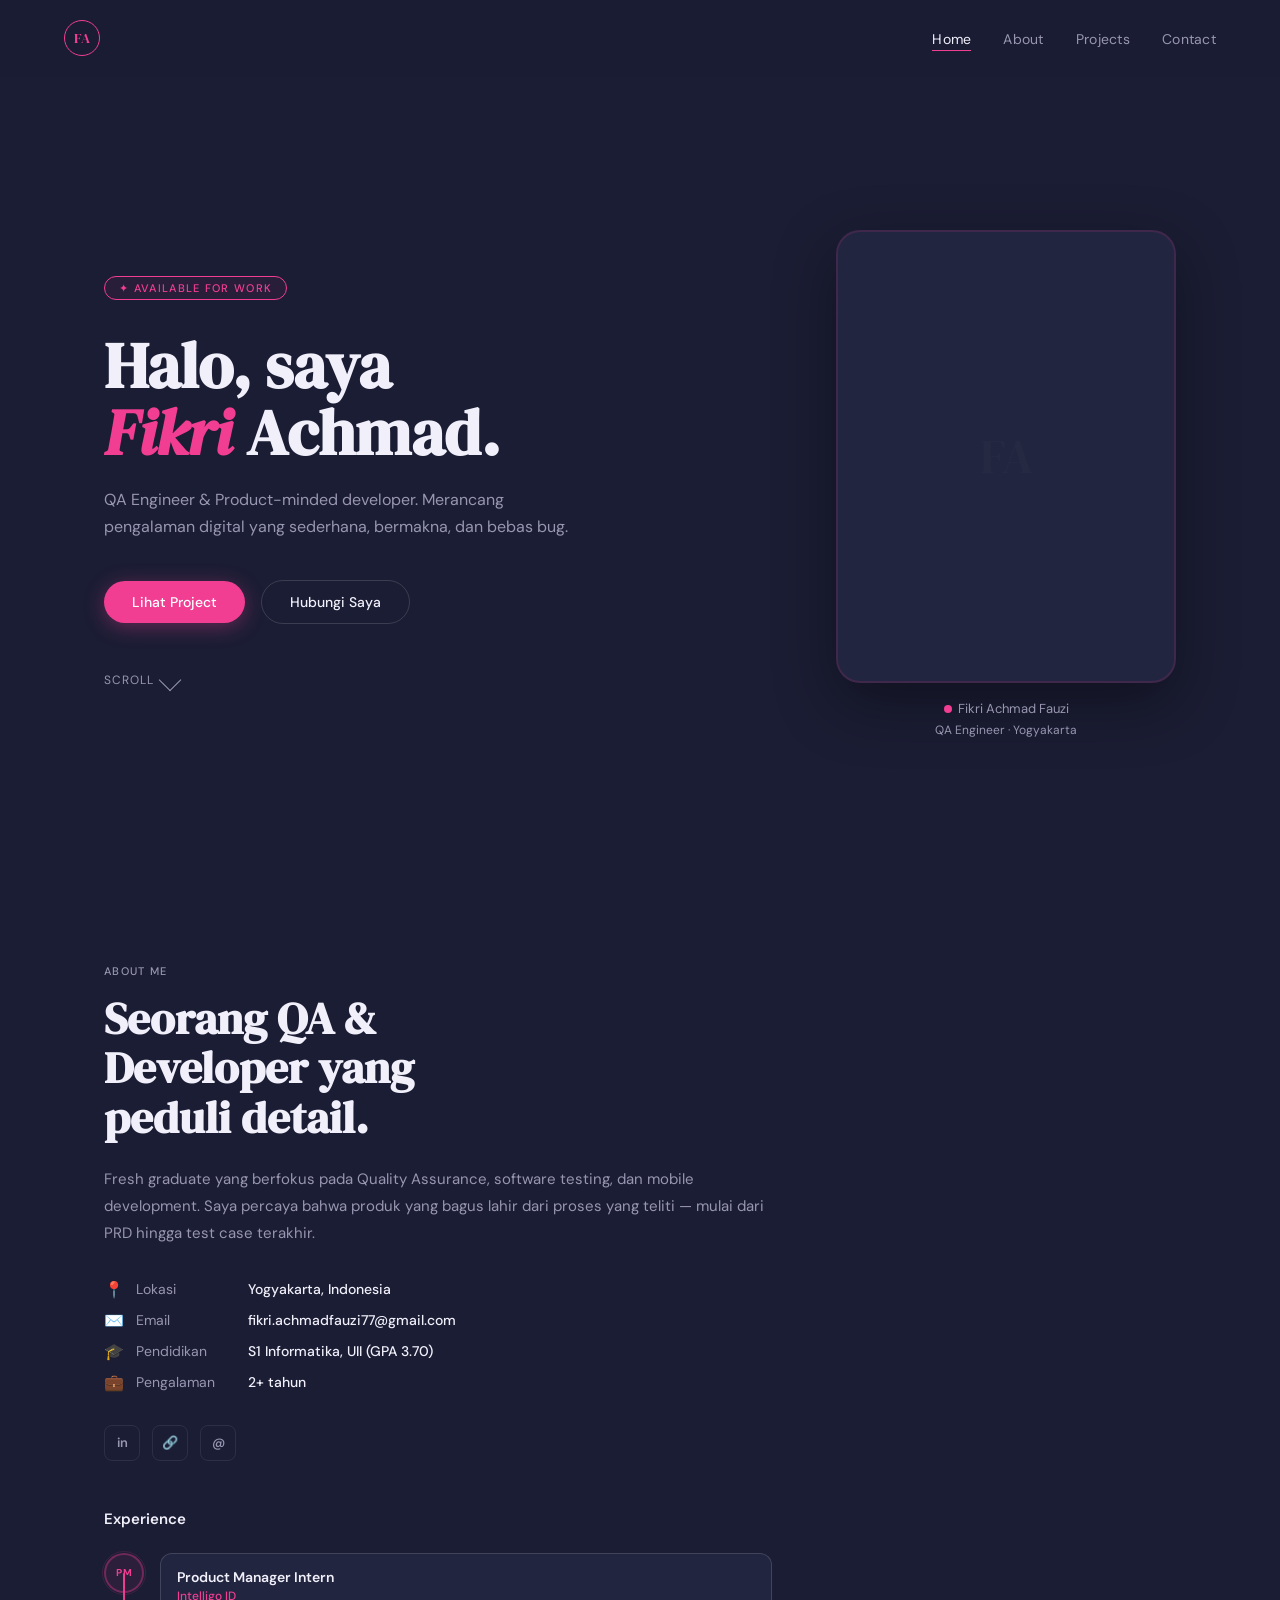
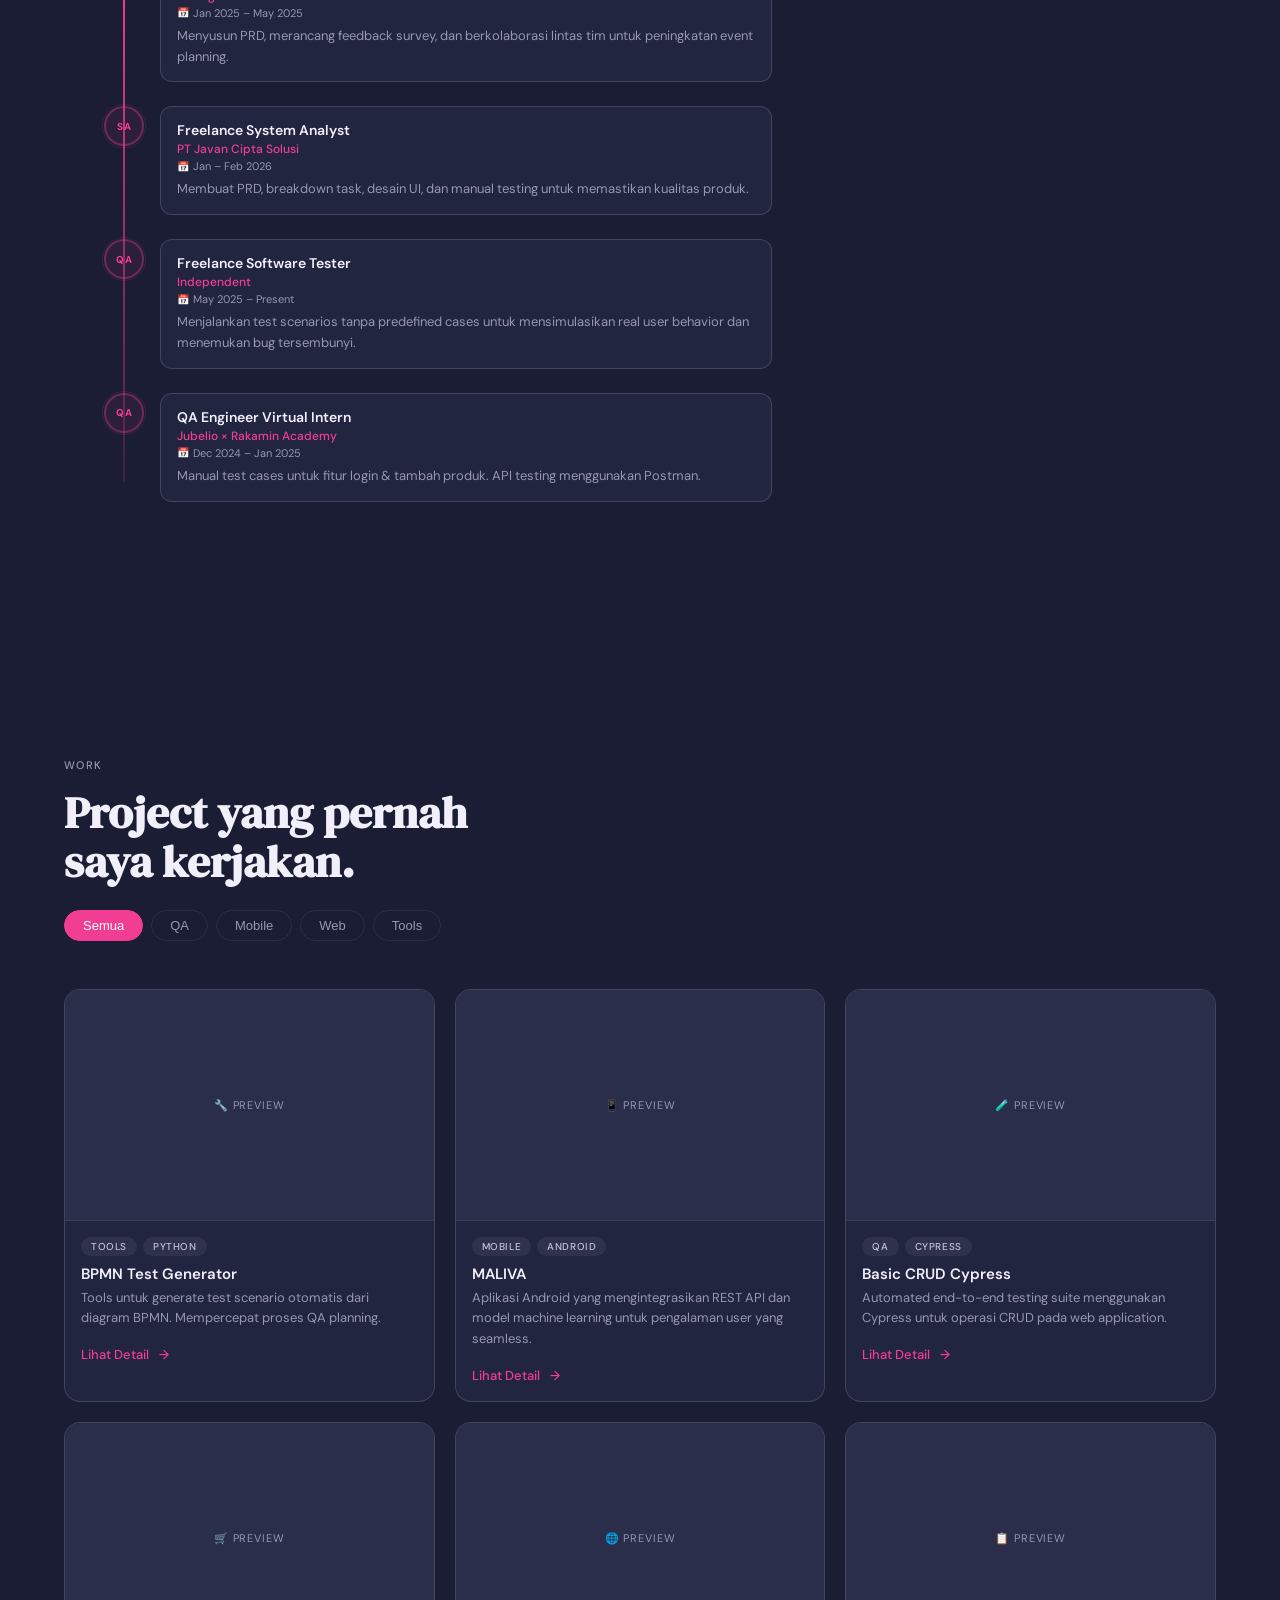
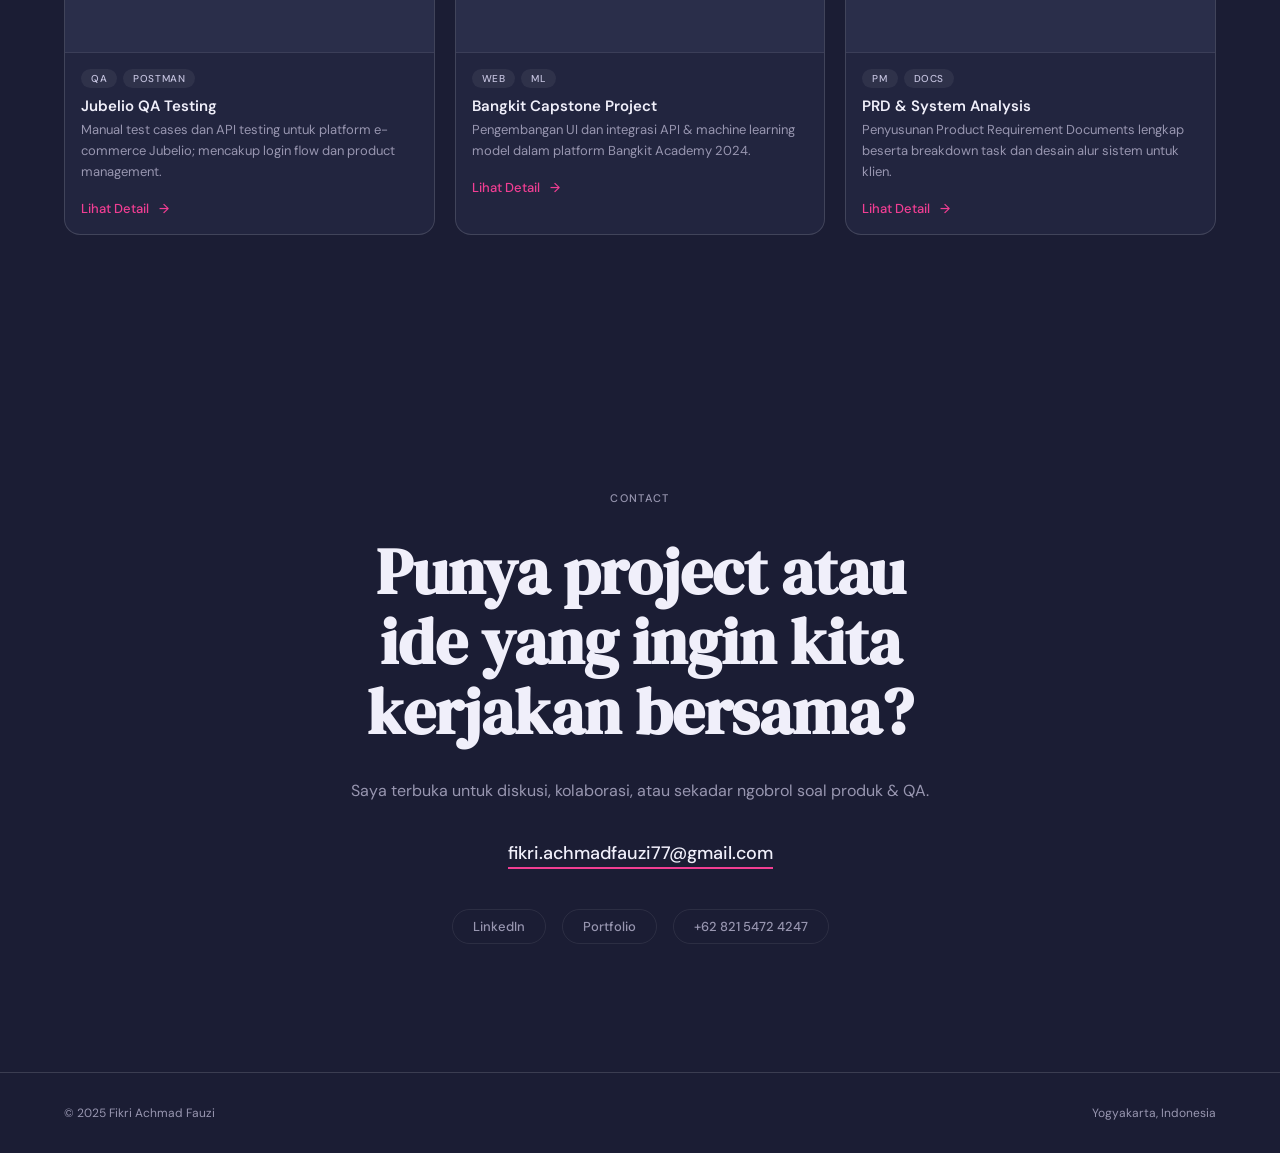
==== portfolio.html @ 667530c7 "first commit" ====
<!DOCTYPE html>
<html lang="id">
<head>
<meta charset="UTF-8"/>
<meta name="viewport" content="width=device-width, initial-scale=1.0"/>
<title>Fikri Achmad Fauzi — Portfolio</title>
<link rel="preconnect" href="https://fonts.googleapis.com"/>
<link rel="preconnect" href="https://fonts.gstatic.com" crossorigin/>
<link href="https://fonts.googleapis.com/css2?family=DM+Serif+Display:ital@0;1&family=DM+Sans:wght@300;400;500;600&display=swap" rel="stylesheet"/>
<style>
  *,*::before,*::after{box-sizing:border-box;margin:0;padding:0}
  :root{
    --bg:#1B1D34;
    --bg2:#22253F;
    --bg3:#2A2E4A;
    --primary:#1B1D34;
    --pink:#F13E93;
    --text:#F0EFFA;
    --muted:#9896B0;
    --accent:#F13E93;
    --border:rgba(255,255,255,0.08);
    --border2:rgba(255,255,255,0.14);
    --tag-bg:rgba(255,255,255,0.06);
    --tag-text:#C4C2DE;
    --serif:'DM Serif Display',serif;
    --sans:'DM Sans',sans-serif;
  }
  html{scroll-behavior:smooth;font-size:16px}
  body{font-family:var(--sans);background:var(--bg);color:var(--text);overflow-x:hidden}

  /* NAV */
  nav{
    position:fixed;top:0;left:0;right:0;z-index:100;
    display:flex;align-items:center;justify-content:space-between;
    padding:1.25rem 4rem;
    background:rgba(27,29,52,0.92);
    backdrop-filter:blur(12px);
    border-bottom:1px solid transparent;
    transition:border-color 0.3s;
  }
  nav.scrolled{border-color:var(--border)}
  .nav-logo{
    width:36px;height:36px;border-radius:50%;
    border:1.5px solid var(--pink);
    display:flex;align-items:center;justify-content:center;
    font-family:var(--serif);font-size:14px;color:var(--pink);
    text-decoration:none;
  }
  .nav-links{display:flex;gap:2rem;list-style:none}
  .nav-links a{
    font-size:14px;font-weight:400;color:var(--muted);
    text-decoration:none;letter-spacing:0.02em;
    transition:color 0.2s;position:relative;
  }
  .nav-links a::after{
    content:'';position:absolute;bottom:-3px;left:0;right:0;height:1px;
    background:var(--pink);transform:scaleX(0);transform-origin:left;
    transition:transform 0.2s;
  }
  .nav-links a:hover,.nav-links a.active{color:var(--text)}
  .nav-links a:hover::after,.nav-links a.active::after{transform:scaleX(1)}

  /* SECTIONS */
  section{min-height:100vh;display:flex;flex-direction:column;justify-content:center}

  /* ── MAIN LAYOUT WRAPPER ── */
  #main-wrapper{
    display:grid;
    grid-template-columns:1fr 340px;
    gap:4rem;
    align-items:start;
    padding:0 4rem;
    max-width:1200px;
    margin:0 auto;
    width:100%;
  }
  #main-content{display:flex;flex-direction:column}

  /* ── STICKY PHOTO ── */
  #sticky-photo{
    position:sticky;
    top:90px;
    height:calc(100vh - 110px);
    display:flex;flex-direction:column;
    align-items:center;justify-content:center;
    gap:16px;
  }
  .sticky-frame{
    width:100%;
    /* start as tall portrait card */
    aspect-ratio:3/4;
    background:var(--bg2);
    border:2px solid var(--border2);
    /* border-radius morphs via JS */
    border-radius:24px;
    display:flex;align-items:center;justify-content:center;
    font-family:var(--serif);font-size:60px;color:rgba(255,255,255,0.12);
    overflow:hidden;
    box-shadow:0 20px 60px rgba(0,0,0,0.4);
    transition:border-color 0.4s, border-radius 0s;
    will-change:border-radius, width, aspect-ratio;
  }
  .sticky-caption{font-size:13px;color:var(--muted);text-align:center;line-height:1.6;transition:opacity 0.4s}
  .sticky-dot{
    width:8px;height:8px;border-radius:50%;
    background:var(--pink);
    display:inline-block;margin-right:6px;
    animation:pulse 2s infinite;
  }
  @keyframes pulse{0%,100%{opacity:1;transform:scale(1)}50%{opacity:0.5;transform:scale(0.7)}}

  /* ── HOME ── */
  #home{
    padding:8rem 0 4rem;
    min-height:100vh;
    display:flex;flex-direction:column;justify-content:center;
  }
  .home-tag{
    display:inline-block;
    font-size:11px;letter-spacing:0.12em;font-weight:500;
    color:var(--pink);text-transform:uppercase;
    border:1px solid var(--pink);border-radius:100px;
    padding:4px 14px;margin-bottom:2rem;
    background:rgba(241,62,147,0.06);
  }
  .home-title{
    font-family:var(--serif);
    font-size:clamp(3rem,5vw,4.5rem);
    line-height:1.05;
    color:var(--text);
    margin-bottom:1.25rem;
  }
  .home-title em{font-style:italic;color:var(--pink)}
  .home-sub{
    font-size:16px;line-height:1.7;color:var(--muted);
    max-width:480px;margin-bottom:2.5rem;
  }
  .btn-primary{
    display:inline-block;
    background:var(--pink);color:#fff;
    font-family:var(--sans);font-size:14px;font-weight:500;
    padding:12px 28px;border-radius:100px;
    text-decoration:none;border:none;cursor:pointer;
    transition:background 0.2s,transform 0.15s,box-shadow 0.2s;
    box-shadow:0 4px 20px rgba(241,62,147,0.35);
  }
  .btn-primary:hover{background:#ff5aa3;transform:translateY(-1px);box-shadow:0 6px 28px rgba(241,62,147,0.5)}
  .btn-outline{
    display:inline-block;
    background:transparent;color:var(--text);
    font-family:var(--sans);font-size:14px;font-weight:500;
    padding:12px 28px;border-radius:100px;
    border:1.5px solid var(--border2);
    text-decoration:none;cursor:pointer;margin-left:12px;
    transition:border-color 0.2s,color 0.2s,transform 0.15s;
  }
  .btn-outline:hover{border-color:var(--pink);color:var(--pink);transform:translateY(-1px)}

  /* scroll hint — fades out */
  .home-scroll-hint{
    display:flex;align-items:center;gap:8px;margin-top:3rem;
    color:var(--muted);font-size:12px;letter-spacing:0.08em;text-transform:uppercase;
    animation:bounce 2s infinite;
    transition:opacity 0.5s, transform 0.5s;
  }
  .home-scroll-hint.hidden{opacity:0;transform:translateY(10px);pointer-events:none}
  .scroll-arrow{width:16px;height:16px;border-right:1.5px solid var(--muted);border-bottom:1.5px solid var(--muted);transform:rotate(45deg)}
  @keyframes bounce{0%,100%{transform:translateY(0)}50%{transform:translateY(5px)}}

  /* ── ABOUT ── */
  #about{
    padding:4rem 0 8rem;
    min-height:100vh;
    display:flex;flex-direction:column;justify-content:center;
  }
  .section-label{
    font-size:11px;letter-spacing:0.12em;font-weight:500;
    color:var(--muted);text-transform:uppercase;margin-bottom:1rem;
  }
  .section-title{
    font-family:var(--serif);font-size:clamp(2rem,3.5vw,2.8rem);
    line-height:1.1;margin-bottom:1.5rem;
  }
  .about-bio{font-size:15px;line-height:1.8;color:var(--muted);margin-bottom:2rem}
  .about-meta{display:flex;flex-direction:column;gap:10px;margin-bottom:2rem}
  .meta-row{display:flex;align-items:center;gap:12px;font-size:14px}
  .meta-icon{font-size:16px;width:20px;text-align:center;color:var(--muted)}
  .meta-label{color:var(--muted);min-width:100px}
  .meta-val{color:var(--text);font-weight:500}
  .social-links{display:flex;gap:12px;margin-bottom:2.5rem}
  .social-btn{
    width:36px;height:36px;border-radius:8px;
    border:1.5px solid var(--border);
    display:flex;align-items:center;justify-content:center;
    color:var(--muted);font-size:13px;font-weight:600;
    text-decoration:none;transition:all 0.2s;
  }
  .social-btn:hover{border-color:var(--pink);color:var(--pink)}

  /* ── EXPERIENCE TIMELINE (LinkedIn style) ── */
  .exp-section{margin-top:3rem}
  .exp-title{font-size:15px;font-weight:600;margin-bottom:1.5rem;color:var(--text)}

  .exp-timeline{
    display:flex;
    flex-direction:column;
    position:relative;
    padding-left:0;
  }

  /* vertical line */
  .exp-timeline::before{
    content:'';
    position:absolute;
    left:19px; /* center of the 40px icon */
    top:20px;
    bottom:20px;
    width:2px;
    background:linear-gradient(to bottom, var(--pink) 0%, rgba(241,62,147,0.15) 100%);
    border-radius:2px;
  }

  .exp-item{
    display:flex;
    gap:16px;
    align-items:flex-start;
    position:relative;
    padding-bottom:24px;
  }
  .exp-item:last-child{padding-bottom:0}

  /* dot + icon column */
  .exp-left{
    display:flex;
    flex-direction:column;
    align-items:center;
    flex-shrink:0;
    z-index:1;
  }

  /* outer ring pulse */
  .exp-dot-ring{
    width:40px;height:40px;
    border-radius:50%;
    background:rgba(241,62,147,0.08);
    border:2px solid rgba(241,62,147,0.35);
    display:flex;align-items:center;justify-content:center;
    position:relative;
  }
  .exp-dot-ring::before{
    content:'';
    position:absolute;
    inset:-4px;
    border-radius:50%;
    border:1.5px solid rgba(241,62,147,0.15);
  }
  .exp-abbr{
    font-size:10px;font-weight:700;color:var(--pink);letter-spacing:0.05em;
  }

  /* card body */
  .exp-card-body{
    background:var(--bg2);border:1px solid var(--border2);border-radius:12px;
    padding:14px 16px;flex:1;
    transition:border-color 0.2s, transform 0.2s;
  }
  .exp-card-body:hover{border-color:rgba(241,62,147,0.4);transform:translateX(3px)}

  .exp-role{font-size:14px;font-weight:600;color:var(--text);margin-bottom:2px}
  .exp-company{font-size:12px;color:var(--pink);font-weight:500;margin-bottom:2px}
  .exp-period{font-size:11px;color:var(--muted);margin-bottom:6px;display:flex;align-items:center;gap:4px}
  .exp-period::before{content:'📅';font-size:10px}
  .exp-desc{font-size:13px;line-height:1.6;color:var(--muted)}

  /* ── PROJECTS ── */
  #projects{padding:8rem 4rem;min-height:100vh}
  .projects-header{margin-bottom:3rem}
  .filter-bar{display:flex;gap:8px;flex-wrap:wrap;margin-top:1.5rem}
  .filter-btn{
    font-size:13px;font-weight:500;
    padding:7px 18px;border-radius:100px;
    border:1.5px solid var(--border);background:transparent;
    color:var(--muted);cursor:pointer;transition:all 0.2s;
  }
  .filter-btn:hover,.filter-btn.active{
    background:var(--pink);color:#fff;border-color:var(--pink);
  }
  .projects-grid{
    display:grid;grid-template-columns:repeat(3,1fr);gap:20px;
  }
  .project-card{
    background:var(--bg2);border:1px solid var(--border2);border-radius:16px;
    overflow:hidden;cursor:pointer;transition:transform 0.2s,border-color 0.2s,box-shadow 0.2s;
  }
  .project-card:hover{transform:translateY(-4px);border-color:var(--pink);box-shadow:0 8px 30px rgba(241,62,147,0.12)}
  .project-thumb{
    width:100%;aspect-ratio:16/10;
    background:var(--bg3);
    display:flex;align-items:center;justify-content:center;
    font-size:11px;color:var(--muted);letter-spacing:0.08em;text-transform:uppercase;
    border-bottom:1px solid var(--border);
  }
  .project-info{padding:16px}
  .project-tags{display:flex;gap:6px;margin-bottom:8px;flex-wrap:wrap}
  .tag{
    font-size:10px;font-weight:500;letter-spacing:0.06em;text-transform:uppercase;
    background:var(--tag-bg);color:var(--tag-text);
    padding:3px 10px;border-radius:100px;
  }
  .project-name{font-size:15px;font-weight:600;color:var(--text);margin-bottom:4px}
  .project-desc{font-size:13px;line-height:1.6;color:var(--muted);margin-bottom:14px}
  .project-link{
    font-size:13px;font-weight:500;color:var(--pink);
    display:inline-flex;align-items:center;gap:6px;
    text-decoration:none;background:none;border:none;cursor:pointer;
    font-family:var(--sans);padding:0;
  }
  .project-link-arrow{display:inline-block;transition:transform 0.2s;margin-left:4px}
  .project-card:hover .project-link-arrow{transform:translateX(4px)}

  /* ── PROJECT DETAIL OVERLAY ── */
  #detail-overlay{
    display:none;
    position:fixed;inset:0;z-index:200;
    background:rgba(10,10,20,0.75);
    backdrop-filter:blur(8px);
    align-items:flex-end;
    justify-content:center;
    padding:0;
  }
  #detail-overlay.open{display:flex}
  .detail-panel{
    background:var(--bg2);width:100%;max-height:90vh;
    border-radius:24px 24px 0 0;border-top:1px solid var(--border2);
    overflow-y:auto;padding:3rem 4rem;
    animation:slideUp 0.35s cubic-bezier(0.16,1,0.3,1);
  }
  @keyframes slideUp{from{transform:translateY(100%)}to{transform:translateY(0)}}
  .detail-back{
    display:inline-flex;align-items:center;gap:6px;
    font-size:14px;color:var(--muted);cursor:pointer;
    background:none;border:none;font-family:var(--sans);
    margin-bottom:2rem;transition:color 0.2s;
  }
  .detail-back:hover{color:var(--text)}
  .detail-grid{display:grid;grid-template-columns:1fr 1fr;gap:4rem;align-items:start}
  .detail-images{display:flex;flex-direction:column;gap:12px}
  .detail-img{
    width:100%;aspect-ratio:16/10;
    background:var(--bg3);border:1px solid var(--border2);border-radius:12px;
    display:flex;align-items:center;justify-content:center;
    font-size:11px;color:var(--muted);letter-spacing:0.06em;text-transform:uppercase;
  }
  .detail-thumbs{display:grid;grid-template-columns:repeat(3,1fr);gap:8px}
  .detail-thumb{
    aspect-ratio:16/10;background:var(--bg3);border:1px solid var(--border2);border-radius:8px;
    display:flex;align-items:center;justify-content:center;
    font-size:10px;color:var(--muted);cursor:pointer;
  }
  .detail-title{font-family:var(--serif);font-size:2rem;margin-bottom:2rem;color:var(--text)}
  .detail-block{margin-bottom:1.5rem}
  .detail-block-header{display:flex;align-items:center;gap:10px;margin-bottom:6px}
  .detail-icon{font-size:20px}
  .detail-block-title{font-size:14px;font-weight:600;color:var(--text)}
  .detail-block-text{font-size:14px;line-height:1.7;color:var(--muted);padding-left:30px}
  .detail-stack{margin-top:2rem;padding-top:1.5rem;border-top:1px solid var(--border2)}
  .stack-label{font-size:12px;font-weight:500;letter-spacing:0.08em;text-transform:uppercase;color:var(--muted);margin-bottom:10px}
  .stack-tags{display:flex;gap:8px;flex-wrap:wrap}
  .stack-tag{
    font-size:12px;font-weight:500;
    background:var(--bg3);color:var(--tag-text);
    border:1px solid var(--border2);border-radius:8px;
    padding:5px 14px;
  }

  /* ── CONTACT ── */
  #contact{
    padding:8rem 4rem;min-height:60vh;
    display:flex;flex-direction:column;justify-content:center;align-items:center;
    text-align:center;
  }
  .contact-big{
    font-family:var(--serif);font-size:clamp(2.5rem,5vw,4rem);
    line-height:1.1;max-width:560px;margin:1rem auto 2rem;
  }
  .contact-sub{font-size:16px;color:var(--muted);margin-bottom:2.5rem}
  .contact-email{
    display:inline-block;
    font-size:18px;font-weight:500;color:var(--text);
    border-bottom:2px solid var(--pink);padding-bottom:2px;
    text-decoration:none;margin-bottom:2.5rem;
    transition:color 0.2s;
  }
  .contact-email:hover{color:var(--pink)}
  .contact-socials{display:flex;gap:16px;justify-content:center}
  .contact-social{
    font-size:13px;font-weight:500;color:var(--muted);
    text-decoration:none;border:1.5px solid var(--border);
    border-radius:100px;padding:8px 20px;
    transition:all 0.2s;
  }
  .contact-social:hover{border-color:var(--pink);color:var(--pink)}

  /* FOOTER */
  footer{
    padding:2rem 4rem;border-top:1px solid var(--border2);
    display:flex;align-items:center;justify-content:space-between;
    font-size:12px;color:var(--muted);
  }

  /* SCROLL ANIMATIONS */
  .reveal{opacity:0;transform:translateY(28px);transition:opacity 0.6s ease,transform 0.6s ease}
  .reveal.visible{opacity:1;transform:translateY(0)}

  @media(max-width:900px){
    nav{padding:1rem 1.5rem}
    #main-wrapper{grid-template-columns:1fr;padding:0 1.5rem}
    #sticky-photo{display:none}
    #home{padding:7rem 0 3rem}
    #about{padding:3rem 0 5rem}
    #projects{padding:5rem 1.5rem}
    .projects-grid{grid-template-columns:repeat(2,1fr)}
    #contact{padding:5rem 1.5rem}
    footer{flex-direction:column;gap:8px;text-align:center}
    .detail-grid{grid-template-columns:1fr}
    .detail-panel{padding:2rem 1.5rem}
  }
</style>
</head>
<body>

<!-- NAV -->
<nav id="navbar">
  <a href="#home" class="nav-logo">FA</a>
  <ul class="nav-links">
    <li><a href="#home" class="active">Home</a></li>
    <li><a href="#about">About</a></li>
    <li><a href="#projects">Projects</a></li>
    <li><a href="#contact">Contact</a></li>
  </ul>
</nav>

<!-- MAIN WRAPPER -->
<div id="main-wrapper">
  <div id="main-content">

    <!-- 1. HOME -->
    <section id="home">
      <div class="reveal">
        <span class="home-tag">✦ Available for work</span>
        <h1 class="home-title">Halo, saya<br><em>Fikri</em> Achmad.</h1>
        <p class="home-sub">QA Engineer & Product-minded developer. Merancang pengalaman digital yang sederhana, bermakna, dan bebas bug.</p>
        <div>
          <a href="#projects" class="btn-primary">Lihat Project</a>
          <a href="#contact" class="btn-outline">Hubungi Saya</a>
        </div>
        <div class="home-scroll-hint" id="scrollHint">
          <span>scroll</span>
          <div class="scroll-arrow"></div>
        </div>
      </div>
    </section>

    <!-- 2. ABOUT -->
    <section id="about">
      <div class="about-left">
        <p class="section-label reveal">About me</p>
        <h2 class="section-title reveal">Seorang QA &<br>Developer yang<br>peduli detail.</h2>
        <p class="about-bio reveal">Fresh graduate yang berfokus pada Quality Assurance, software testing, dan mobile development. Saya percaya bahwa produk yang bagus lahir dari proses yang teliti — mulai dari PRD hingga test case terakhir.</p>

        <div class="about-meta reveal">
          <div class="meta-row">
            <span class="meta-icon">📍</span>
            <span class="meta-label">Lokasi</span>
            <span class="meta-val">Yogyakarta, Indonesia</span>
          </div>
          <div class="meta-row">
            <span class="meta-icon">✉️</span>
            <span class="meta-label">Email</span>
            <span class="meta-val">fikri.achmadfauzi77@gmail.com</span>
          </div>
          <div class="meta-row">
            <span class="meta-icon">🎓</span>
            <span class="meta-label">Pendidikan</span>
            <span class="meta-val">S1 Informatika, UII (GPA 3.70)</span>
          </div>
          <div class="meta-row">
            <span class="meta-icon">💼</span>
            <span class="meta-label">Pengalaman</span>
            <span class="meta-val">2+ tahun</span>
          </div>
        </div>

        <div class="social-links reveal">
          <a href="https://www.linkedin.com/in/fikri-achmad-fauzi" target="_blank" class="social-btn" title="LinkedIn">in</a>
          <a href="https://s.id/Project-Portfolio" target="_blank" class="social-btn" title="Portfolio">🔗</a>
          <a href="mailto:fikri.achmadfauzi77@gmail.com" class="social-btn" title="Email">@</a>
        </div>

        <!-- EXPERIENCE TIMELINE -->
        <div class="exp-section">
          <p class="exp-title reveal">Experience</p>
          <div class="exp-timeline">

            <div class="exp-item reveal">
              <div class="exp-left">
                <div class="exp-dot-ring"><span class="exp-abbr">PM</span></div>
              </div>
              <div class="exp-card-body">
                <div class="exp-role">Product Manager Intern</div>
                <div class="exp-company">Intelligo ID</div>
                <div class="exp-period">Jan 2025 – May 2025</div>
                <div class="exp-desc">Menyusun PRD, merancang feedback survey, dan berkolaborasi lintas tim untuk peningkatan event planning.</div>
              </div>
            </div>

            <div class="exp-item reveal">
              <div class="exp-left">
                <div class="exp-dot-ring"><span class="exp-abbr">SA</span></div>
              </div>
              <div class="exp-card-body">
                <div class="exp-role">Freelance System Analyst</div>
                <div class="exp-company">PT Javan Cipta Solusi</div>
                <div class="exp-period">Jan – Feb 2026</div>
                <div class="exp-desc">Membuat PRD, breakdown task, desain UI, dan manual testing untuk memastikan kualitas produk.</div>
              </div>
            </div>

            <div class="exp-item reveal">
              <div class="exp-left">
                <div class="exp-dot-ring"><span class="exp-abbr">QA</span></div>
              </div>
              <div class="exp-card-body">
                <div class="exp-role">Freelance Software Tester</div>
                <div class="exp-company">Independent</div>
                <div class="exp-period">May 2025 – Present</div>
                <div class="exp-desc">Menjalankan test scenarios tanpa predefined cases untuk mensimulasikan real user behavior dan menemukan bug tersembunyi.</div>
              </div>
            </div>

            <div class="exp-item reveal">
              <div class="exp-left">
                <div class="exp-dot-ring"><span class="exp-abbr">QA</span></div>
              </div>
              <div class="exp-card-body">
                <div class="exp-role">QA Engineer Virtual Intern</div>
                <div class="exp-company">Jubelio × Rakamin Academy</div>
                <div class="exp-period">Dec 2024 – Jan 2025</div>
                <div class="exp-desc">Manual test cases untuk fitur login & tambah produk. API testing menggunakan Postman.</div>
              </div>
            </div>

          </div>
        </div>
      </div>
    </section>

  </div><!-- /main-content -->

  <!-- STICKY PHOTO COLUMN -->
  <div id="sticky-photo">
    <div class="sticky-frame" id="stickyFrame">
      <span style="font-size:48px;opacity:0.15">FA</span>
    </div>
    <p class="sticky-caption" id="stickyCaption">
      <span class="sticky-dot"></span>Fikri Achmad Fauzi<br>
      <span style="color:var(--muted);font-size:12px">QA Engineer · Yogyakarta</span>
    </p>
  </div>

</div><!-- /main-wrapper -->

<!-- 3. PROJECTS -->
<section id="projects">
  <div class="projects-header">
    <p class="section-label reveal">Work</p>
    <h2 class="section-title reveal">Project yang pernah<br>saya kerjakan.</h2>
    <div class="filter-bar reveal">
      <button class="filter-btn active" data-filter="all">Semua</button>
      <button class="filter-btn" data-filter="qa">QA</button>
      <button class="filter-btn" data-filter="mobile">Mobile</button>
      <button class="filter-btn" data-filter="web">Web</button>
      <button class="filter-btn" data-filter="tools">Tools</button>
    </div>
  </div>

  <div class="projects-grid" id="projects-grid">

    <div class="project-card reveal" data-cat="tools" data-project="bpmn">
      <div class="project-thumb">🔧 Preview</div>
      <div class="project-info">
        <div class="project-tags"><span class="tag">Tools</span><span class="tag">Python</span></div>
        <div class="project-name">BPMN Test Generator</div>
        <div class="project-desc">Tools untuk generate test scenario otomatis dari diagram BPMN. Mempercepat proses QA planning.</div>
        <button class="project-link" onclick="openDetail('bpmn')">Lihat Detail <span class="project-link-arrow">→</span></button>
      </div>
    </div>

    <div class="project-card reveal" data-cat="mobile" data-project="maliva" style="transition-delay:0.05s">
      <div class="project-thumb">📱 Preview</div>
      <div class="project-info">
        <div class="project-tags"><span class="tag">Mobile</span><span class="tag">Android</span></div>
        <div class="project-name">MALIVA</div>
        <div class="project-desc">Aplikasi Android yang mengintegrasikan REST API dan model machine learning untuk pengalaman user yang seamless.</div>
        <button class="project-link" onclick="openDetail('maliva')">Lihat Detail <span class="project-link-arrow">→</span></button>
      </div>
    </div>

    <div class="project-card reveal" data-cat="qa" data-project="cypress" style="transition-delay:0.1s">
      <div class="project-thumb">🧪 Preview</div>
      <div class="project-info">
        <div class="project-tags"><span class="tag">QA</span><span class="tag">Cypress</span></div>
        <div class="project-name">Basic CRUD Cypress</div>
        <div class="project-desc">Automated end-to-end testing suite menggunakan Cypress untuk operasi CRUD pada web application.</div>
        <button class="project-link" onclick="openDetail('cypress')">Lihat Detail <span class="project-link-arrow">→</span></button>
      </div>
    </div>

    <div class="project-card reveal" data-cat="qa" data-project="jubelio">
      <div class="project-thumb">🛒 Preview</div>
      <div class="project-info">
        <div class="project-tags"><span class="tag">QA</span><span class="tag">Postman</span></div>
        <div class="project-name">Jubelio QA Testing</div>
        <div class="project-desc">Manual test cases dan API testing untuk platform e-commerce Jubelio; mencakup login flow dan product management.</div>
        <button class="project-link" onclick="openDetail('jubelio')">Lihat Detail <span class="project-link-arrow">→</span></button>
      </div>
    </div>

    <div class="project-card reveal" data-cat="web" data-project="bangkit" style="transition-delay:0.05s">
      <div class="project-thumb">🌐 Preview</div>
      <div class="project-info">
        <div class="project-tags"><span class="tag">Web</span><span class="tag">ML</span></div>
        <div class="project-name">Bangkit Capstone Project</div>
        <div class="project-desc">Pengembangan UI dan integrasi API & machine learning model dalam platform Bangkit Academy 2024.</div>
        <button class="project-link" onclick="openDetail('bangkit')">Lihat Detail <span class="project-link-arrow">→</span></button>
      </div>
    </div>

    <div class="project-card reveal" data-cat="tools" data-project="prd" style="transition-delay:0.1s">
      <div class="project-thumb">📋 Preview</div>
      <div class="project-info">
        <div class="project-tags"><span class="tag">PM</span><span class="tag">Docs</span></div>
        <div class="project-name">PRD & System Analysis</div>
        <div class="project-desc">Penyusunan Product Requirement Documents lengkap beserta breakdown task dan desain alur sistem untuk klien.</div>
        <button class="project-link" onclick="openDetail('prd')">Lihat Detail <span class="project-link-arrow">→</span></button>
      </div>
    </div>

  </div>
</section>

<!-- PROJECT DETAIL OVERLAY -->
<div id="detail-overlay">
  <div class="detail-panel">
    <button class="detail-back" onclick="closeDetail()">← Kembali ke Projects</button>
    <div class="detail-grid">
      <div class="detail-images">
        <div class="detail-img" id="detail-main-img">Preview Utama</div>
        <div class="detail-thumbs">
          <div class="detail-thumb">Screen 1</div>
          <div class="detail-thumb">Screen 2</div>
          <div class="detail-thumb">Screen 3</div>
        </div>
      </div>
      <div class="detail-right">
        <h2 class="detail-title" id="detail-title">Project Title</h2>

        <div class="detail-block">
          <div class="detail-block-header">
            <span class="detail-icon">❗</span>
            <span class="detail-block-title">Masalah</span>
          </div>
          <p class="detail-block-text" id="detail-problem">—</p>
        </div>

        <div class="detail-block">
          <div class="detail-block-header">
            <span class="detail-icon">💡</span>
            <span class="detail-block-title">Solusi</span>
          </div>
          <p class="detail-block-text" id="detail-solution">—</p>
        </div>

        <div class="detail-block">
          <div class="detail-block-header">
            <span class="detail-icon">👤</span>
            <span class="detail-block-title">Apa yang Saya Lakukan</span>
          </div>
          <p class="detail-block-text" id="detail-role">—</p>
        </div>

        <div class="detail-block">
          <div class="detail-block-header">
            <span class="detail-icon">📈</span>
            <span class="detail-block-title">Impact</span>
          </div>
          <p class="detail-block-text" id="detail-impact">—</p>
        </div>

        <div class="detail-stack">
          <div class="stack-label">Tech Stack</div>
          <div class="stack-tags" id="detail-stack"></div>
        </div>
      </div>
    </div>
  </div>
</div>

<!-- 4. CONTACT -->
<section id="contact">
  <p class="section-label reveal">Contact</p>
  <h2 class="contact-big reveal">Punya project atau ide yang ingin kita kerjakan bersama?</h2>
  <p class="contact-sub reveal">Saya terbuka untuk diskusi, kolaborasi, atau sekadar ngobrol soal produk & QA.</p>
  <a href="mailto:fikri.achmadfauzi77@gmail.com" class="contact-email reveal">fikri.achmadfauzi77@gmail.com</a>
  <div class="contact-socials reveal">
    <a href="https://www.linkedin.com/in/fikri-achmad-fauzi" target="_blank" class="contact-social">LinkedIn</a>
    <a href="https://s.id/Project-Portfolio" target="_blank" class="contact-social">Portfolio</a>
    <a href="tel:+6282154724247" class="contact-social">+62 821 5472 4247</a>
  </div>
</section>

<footer>
  <span>© 2025 Fikri Achmad Fauzi</span>
  <span>Yogyakarta, Indonesia</span>
</footer>

<script>
// ── Project data
const projects = {
  bpmn:{
    title:'BPMN Test Generator',
    problem:'Proses pembuatan test scenario dari diagram BPMN membutuhkan waktu lama dan rentan terhadap miss coverage.',
    solution:'Tool berbasis Python yang mem-parsing BPMN diagram secara otomatis dan menghasilkan test scenario yang terstruktur dan komprehensif.',
    role:'Merancang arsitektur parser, menulis logika ekstraksi node & edge dari BPMN XML, dan mengembangkan template output test scenario.',
    impact:'Mengurangi waktu pembuatan test scenario hingga 60% dan meningkatkan coverage konsistensi antar sesi.',
    stack:['Python','BPMN 2.0','Camunda Modeler','XML Parsing','pytest']
  },
  maliva:{
    title:'MALIVA',
    problem:'Pengguna kesulitan mendapatkan rekomendasi personal yang akurat melalui aplikasi mobile konvensional.',
    solution:'Aplikasi Android yang mengintegrasikan REST API dengan machine learning model untuk memberikan rekomendasi cerdas dan adaptif.',
    role:'Mengembangkan UI/UX aplikasi, integrasi API, dan menghubungkan ML model ke antarmuka pengguna.',
    impact:'Proyek capstone Bangkit Academy 2024 — diterima sebagai produk final dengan feedback positif dari mentor industri.',
    stack:['Android','Kotlin','REST API','Machine Learning','Retrofit']
  },
  cypress:{
    title:'Basic CRUD Cypress',
    problem:'Testing manual pada operasi CRUD membutuhkan waktu berulang dan rentan human error saat regression testing.',
    solution:'Automated end-to-end test suite menggunakan Cypress yang mengcover seluruh skenario CRUD secara konsisten dan repeatable.',
    role:'Merancang test structure, menulis test scripts, dan menyiapkan test data serta environment setup.',
    impact:'Waktu regression testing berkurang signifikan; bug terdeteksi lebih awal di siklus development.',
    stack:['Cypress','JavaScript','E2E Testing','Mocha','CI/CD']
  },
  jubelio:{
    title:'Jubelio QA Testing',
    problem:'Platform e-commerce Jubelio memerlukan validasi menyeluruh pada fitur-fitur kritis seperti login dan manajemen produk.',
    solution:'Penyusunan manual test cases yang komprehensif dan API testing menggunakan Postman untuk memvalidasi backend endpoint.',
    role:'Membuat test plan, menulis manual test cases, mengeksekusi API testing, dan membuat bug report yang terstruktur.',
    impact:'Mengidentifikasi dan mendokumentasikan bug kritis sebelum production release; meningkatkan kepercayaan tim QA.',
    stack:['Postman','API Testing','Manual Testing','Jubelio Platform','Test Case Design']
  },
  bangkit:{
    title:'Bangkit Capstone Project',
    problem:'Dibutuhkan platform yang menggabungkan UI modern dengan kemampuan AI untuk memenuhi kebutuhan pengguna secara real-time.',
    solution:'Aplikasi terintegrasi dengan desain UI yang clean dan pipeline ML yang teroptimasi untuk memberikan pengalaman user terbaik.',
    role:'Bertanggung jawab atas pengembangan UI, integrasi API, dan optimasi performa model ML di sisi client.',
    impact:'Berhasil lulus program Bangkit Academy 2024 dengan capstone project yang siap dipresentasikan ke industri.',
    stack:['Android','TensorFlow Lite','REST API','Figma','Kotlin']
  },
  prd:{
    title:'PRD & System Analysis',
    problem:'Tim development memerlukan dokumentasi yang jelas dan terstruktur sebagai panduan pengembangan produk dari awal hingga selesai.',
    solution:'Penyusunan PRD lengkap mencakup user story, acceptance criteria, task breakdown, dan flow diagram untuk memandu tim development.',
    role:'Membuat PRD, breakdown task, desain UI wireframe, dan menyusun manual test cases untuk validasi kualitas produk.',
    impact:'PRD yang dihasilkan menjadi acuan utama tim development dan memperlancar komunikasi antara stakeholder dan engineer.',
    stack:['Figma','Notion','Trello','Manual Testing','BPMN 2.0']
  }
};

// ── Detail modal
function openDetail(key){
  const p = projects[key];
  if(!p) return;
  document.getElementById('detail-title').textContent = p.title;
  document.getElementById('detail-problem').textContent = p.problem;
  document.getElementById('detail-solution').textContent = p.solution;
  document.getElementById('detail-role').textContent = p.role;
  document.getElementById('detail-impact').textContent = p.impact;
  document.getElementById('detail-stack').innerHTML = p.stack.map(s=>`<span class="stack-tag">${s}</span>`).join('');
  document.getElementById('detail-overlay').classList.add('open');
  document.body.style.overflow='hidden';
}
function closeDetail(){
  document.getElementById('detail-overlay').classList.remove('open');
  document.body.style.overflow='';
}
document.getElementById('detail-overlay').addEventListener('click',function(e){
  if(e.target===this) closeDetail();
});

// clicking card anywhere also opens detail
document.querySelectorAll('.project-card').forEach(card=>{
  card.addEventListener('click', function(){
    const key = this.dataset.project;
    if(key) openDetail(key);
  });
});

// ── Filter
document.querySelectorAll('.filter-btn').forEach(btn=>{
  btn.addEventListener('click',()=>{
    document.querySelectorAll('.filter-btn').forEach(b=>b.classList.remove('active'));
    btn.classList.add('active');
    const f=btn.dataset.filter;
    document.querySelectorAll('.project-card').forEach(card=>{
      card.style.display=(f==='all'||card.dataset.cat===f)?'':'none';
    });
  });
});

// ── Scroll animations (reveal)
const observer = new IntersectionObserver(entries=>{
  entries.forEach(e=>{if(e.isIntersecting) e.target.classList.add('visible')});
},{threshold:0.12});
document.querySelectorAll('.reveal').forEach(el=>observer.observe(el));

// ── Nav scrolled + active
const sections = document.querySelectorAll('section[id]');
const navLinks = document.querySelectorAll('.nav-links a');
const navbar = document.getElementById('navbar');

// ── MORPH: photo frame rect → circle on scroll
const homeSection   = document.getElementById('home');
const aboutSection  = document.getElementById('about');
const stickyFrame   = document.getElementById('stickyFrame');
const scrollHint    = document.getElementById('scrollHint');

function lerp(a, b, t){ return a + (b - a) * t; }

function onScroll(){
  const sy = window.scrollY;

  // nav border
  navbar.classList.toggle('scrolled', sy > 40);

  // active nav link
  let cur='';
  sections.forEach(s=>{ if(sy >= s.offsetTop - 120) cur = s.id; });
  navLinks.forEach(a=>{
    a.classList.toggle('active', a.getAttribute('href') === '#' + cur);
  });

  // ── Scroll hint: hide once user scrolls past 80px
  scrollHint.classList.toggle('hidden', sy > 80);

  // ── Frame morph: calculate progress between home mid and about mid
  const homeTop    = homeSection.offsetTop;
  const homeH      = homeSection.offsetHeight;
  const aboutTop   = aboutSection.offsetTop;
  const aboutH     = aboutSection.offsetHeight;

  // morph starts when home centre exits viewport, ends when about centre enters
  const startY = homeTop + homeH * 0.4;  // begin morphing
  const endY   = aboutTop + aboutH * 0.1; // fully circle

  let t = (sy - startY) / (endY - startY);
  t = Math.max(0, Math.min(1, t));

  // easing
  const ease = t < 0.5 ? 2*t*t : 1 - Math.pow(-2*t+2,2)/2;

  // border-radius: 24px (rect card) → 50% (circle)
  // We interpolate numeric px values; at 50% it will look circular if width≈height
  const radiusPx = lerp(24, 999, ease); // 999px effectively = 50% for any size

  // width: 100% → shrink a bit for circle feel (optional)
  // We keep width 100% and let aspect-ratio do the work; just change border-radius + aspect-ratio
  // aspect-ratio: 3/4 → 1/1
  const arW = lerp(3, 1, ease);
  const arH = lerp(4, 1, ease);

  stickyFrame.style.borderRadius = radiusPx + 'px';
  stickyFrame.style.aspectRatio  = `${arW}/${arH}`;

  // optional: dim border when fully circular
  const borderAlpha = lerp(0.14, 0.6, ease);
  stickyFrame.style.borderColor = `rgba(241,62,147,${borderAlpha})`;
}

window.addEventListener('scroll', onScroll, { passive:true });
onScroll(); // initial call
</script>
</body>
</html>
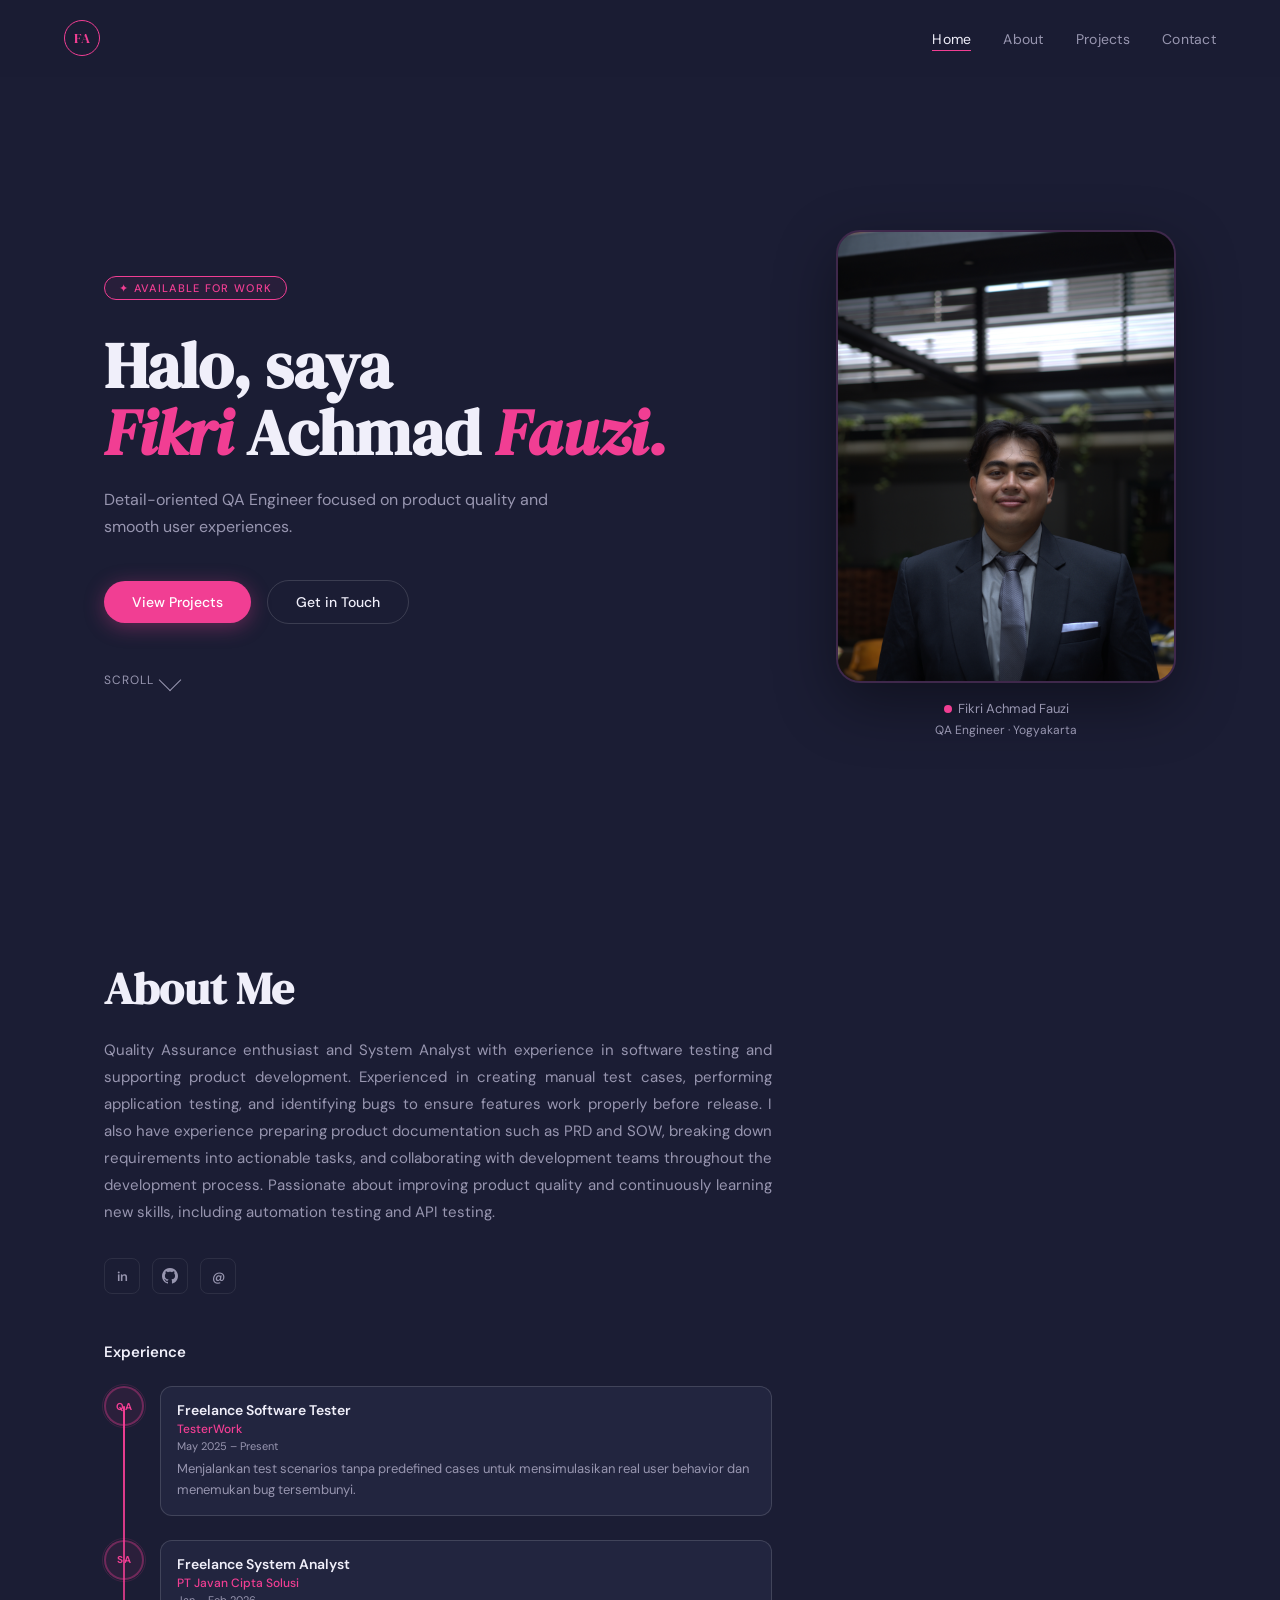
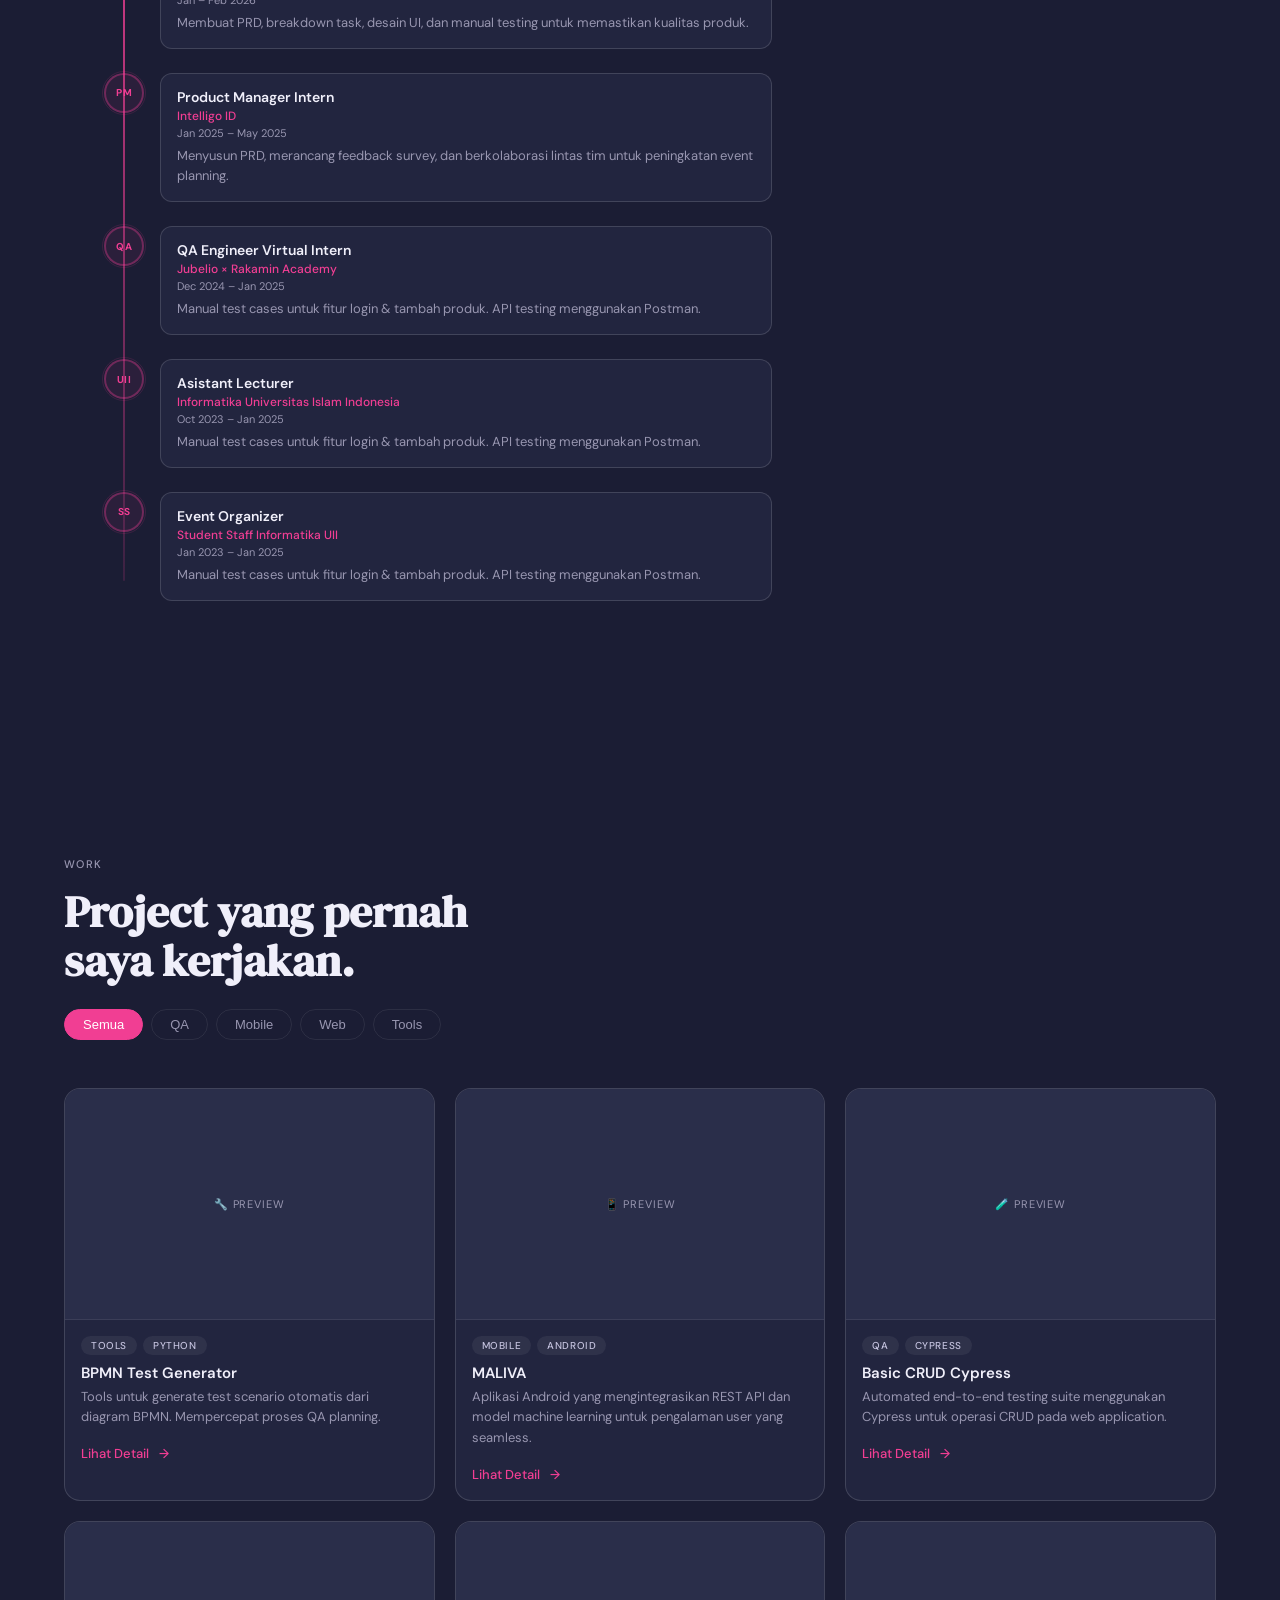
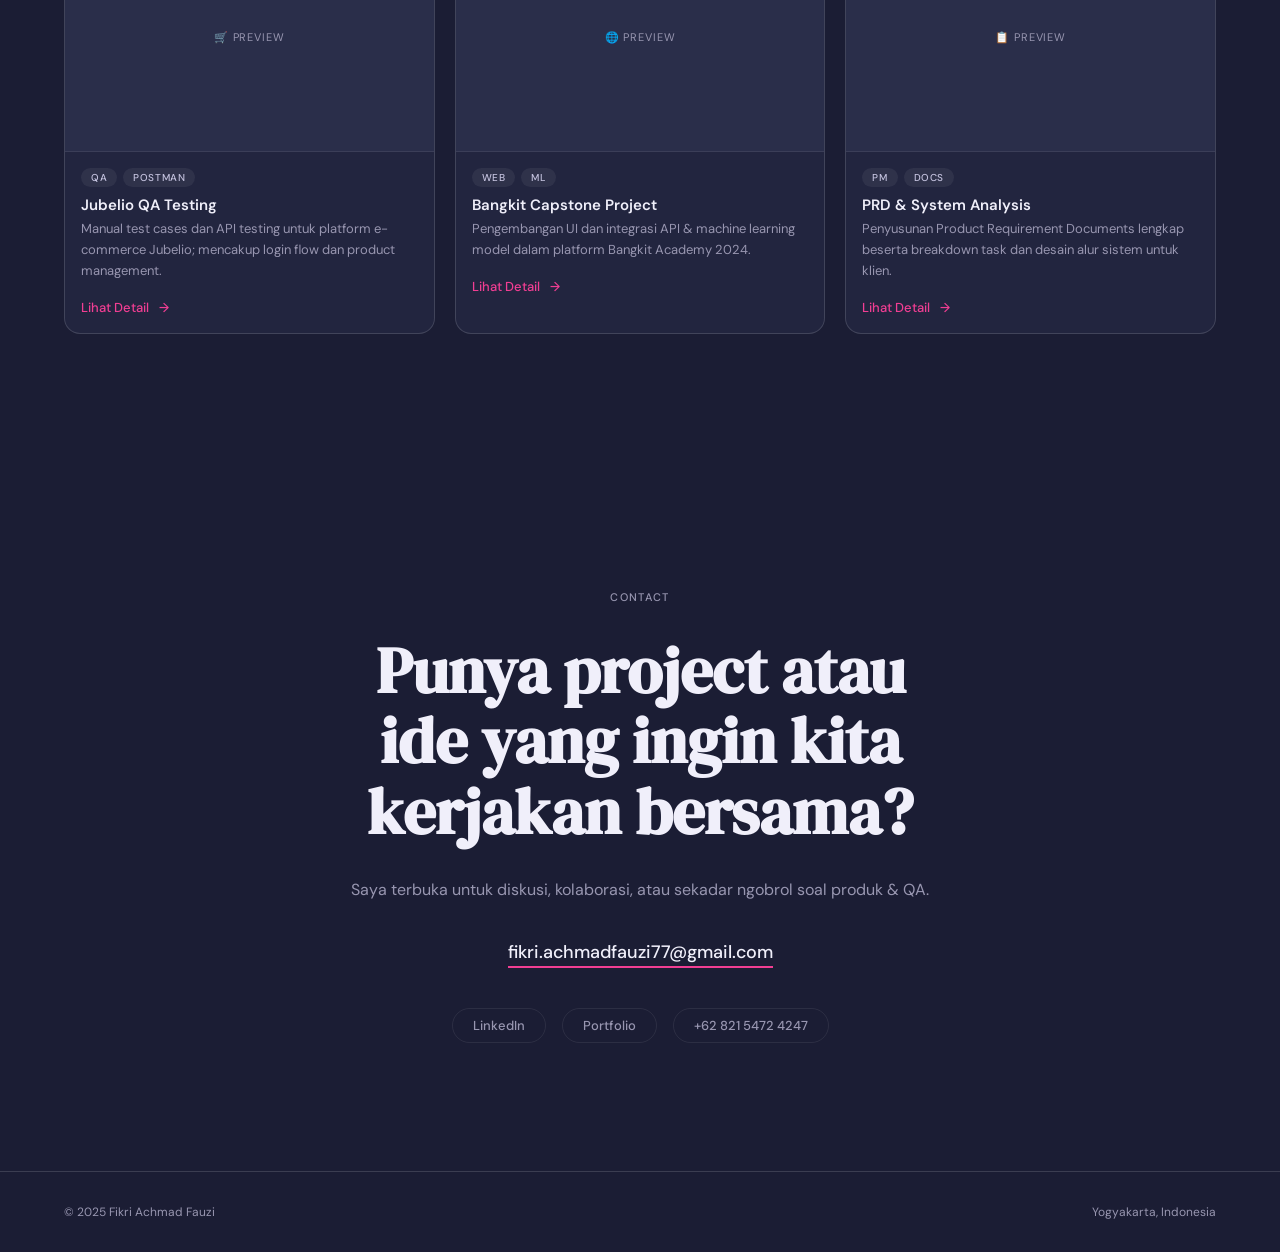
==== commit 8014b181: "fix about and homepage" ====
--- a/portfolio.html
+++ b/portfolio.html
@@ -181,8 +181,7 @@
     font-family:var(--serif);font-size:clamp(2rem,3.5vw,2.8rem);
     line-height:1.1;margin-bottom:1.5rem;
   }
-  .about-bio{font-size:15px;line-height:1.8;color:var(--muted);margin-bottom:2rem}
-  .about-meta{display:flex;flex-direction:column;gap:10px;margin-bottom:2rem}
+  .about-bio{font-size:15px;line-height:1.8;color:var(--muted);margin-bottom:2rem;text-align:justify;hyphens: auto;}
   .meta-row{display:flex;align-items:center;gap:12px;font-size:14px}
   .meta-icon{font-size:16px;width:20px;text-align:center;color:var(--muted)}
   .meta-label{color:var(--muted);min-width:100px}
@@ -269,7 +268,7 @@
   .exp-role{font-size:14px;font-weight:600;color:var(--text);margin-bottom:2px}
   .exp-company{font-size:12px;color:var(--pink);font-weight:500;margin-bottom:2px}
   .exp-period{font-size:11px;color:var(--muted);margin-bottom:6px;display:flex;align-items:center;gap:4px}
-  .exp-period::before{content:'📅';font-size:10px}
+  .exp-period::before{font-size:10px}
   .exp-desc{font-size:13px;line-height:1.6;color:var(--muted)}
 
   /* ── PROJECTS ── */
@@ -448,11 +447,10 @@
     <section id="home">
       <div class="reveal">
         <span class="home-tag">✦ Available for work</span>
-        <h1 class="home-title">Halo, saya<br><em>Fikri</em> Achmad.</h1>
-        <p class="home-sub">QA Engineer & Product-minded developer. Merancang pengalaman digital yang sederhana, bermakna, dan bebas bug.</p>
-        <div>
-          <a href="#projects" class="btn-primary">Lihat Project</a>
-          <a href="#contact" class="btn-outline">Hubungi Saya</a>
+        <h1 class="home-title">Halo, saya<br><em>Fikri</em> Achmad <em>Fauzi.</em> </h1>
+          <p class="home-sub">Detail-oriented QA Engineer focused on product quality and smooth user experiences.</p>        <div>
+          <a href="#projects" class="btn-primary">View Projects</a>
+          <a href="#contact" class="btn-outline">Get in Touch</a>
         </div>
         <div class="home-scroll-hint" id="scrollHint">
           <span>scroll</span>
@@ -464,36 +462,21 @@
     <!-- 2. ABOUT -->
     <section id="about">
       <div class="about-left">
-        <p class="section-label reveal">About me</p>
-        <h2 class="section-title reveal">Seorang QA &<br>Developer yang<br>peduli detail.</h2>
-        <p class="about-bio reveal">Fresh graduate yang berfokus pada Quality Assurance, software testing, dan mobile development. Saya percaya bahwa produk yang bagus lahir dari proses yang teliti — mulai dari PRD hingga test case terakhir.</p>
+        <!-- <p class="section-label reveal">About me</p> -->
+        <h2 class="section-title reveal">About Me</h2>
+  <p class="about-bio reveal">Quality Assurance enthusiast and System Analyst with experience in software testing and supporting product development. Experienced in creating manual test cases, performing application testing, and identifying bugs to ensure features work properly before release. I also have experience preparing product documentation such as PRD and SOW, breaking down requirements into actionable tasks, and collaborating with development teams throughout the development process. Passionate about improving product quality and continuously learning new skills, including automation testing and API testing.</p>
 
         <div class="about-meta reveal">
           <div class="meta-row">
-            <span class="meta-icon">📍</span>
-            <span class="meta-label">Lokasi</span>
-            <span class="meta-val">Yogyakarta, Indonesia</span>
-          </div>
-          <div class="meta-row">
-            <span class="meta-icon">✉️</span>
-            <span class="meta-label">Email</span>
-            <span class="meta-val">fikri.achmadfauzi77@gmail.com</span>
-          </div>
-          <div class="meta-row">
-            <span class="meta-icon">🎓</span>
-            <span class="meta-label">Pendidikan</span>
-            <span class="meta-val">S1 Informatika, UII (GPA 3.70)</span>
-          </div>
-          <div class="meta-row">
-            <span class="meta-icon">💼</span>
-            <span class="meta-label">Pengalaman</span>
-            <span class="meta-val">2+ tahun</span>
+            
           </div>
         </div>
 
         <div class="social-links reveal">
           <a href="https://www.linkedin.com/in/fikri-achmad-fauzi" target="_blank" class="social-btn" title="LinkedIn">in</a>
-          <a href="https://s.id/Project-Portfolio" target="_blank" class="social-btn" title="Portfolio">🔗</a>
+          <a href="https://github.com/Fikriaz" target="_blank" class="social-btn" title="github"><svg xmlns="http://www.w3.org/2000/svg" width="16" height="16" viewBox="0 0 24 24" fill="currentColor">
+    <path d="M12 0C5.37 0 0 5.37 0 12c0 5.3 3.438 9.8 8.205 11.385.6.113.82-.258.82-.577 0-.285-.01-1.04-.015-2.04-3.338.724-4.042-1.61-4.042-1.61-.546-1.385-1.335-1.755-1.335-1.755-1.087-.744.084-.729.084-.729 1.205.084 1.838 1.236 1.838 1.236 1.07 1.835 2.809 1.305 3.495.998.108-.776.417-1.305.76-1.605-2.665-.3-5.466-1.332-5.466-5.93 0-1.31.465-2.38 1.235-3.22-.135-.303-.54-1.523.105-3.176 0 0 1.005-.322 3.3 1.23.96-.267 1.98-.399 3-.405 1.02.006 2.04.138 3 .405 2.28-1.552 3.285-1.23 3.285-1.23.645 1.653.24 2.873.12 3.176.765.84 1.23 1.91 1.23 3.22 0 4.61-2.805 5.625-5.475 5.92.42.36.81 1.096.81 2.22 0 1.606-.015 2.896-.015 3.286 0 .315.21.69.825.57C20.565 21.795 24 17.295 24 12c0-6.63-5.37-12-12-12"/>
+  </svg></a>
           <a href="mailto:fikri.achmadfauzi77@gmail.com" class="social-btn" title="Email">@</a>
         </div>
 
@@ -501,6 +484,33 @@
         <div class="exp-section">
           <p class="exp-title reveal">Experience</p>
           <div class="exp-timeline">
+
+                 
+             <div class="exp-item reveal">
+              <div class="exp-left">
+                <div class="exp-dot-ring"><span class="exp-abbr">QA</span></div>
+              </div>
+              <div class="exp-card-body">
+                <div class="exp-role">Freelance Software Tester</div>
+                <div class="exp-company">TesterWork</div>
+                <div class="exp-period">May 2025 – Present</div>
+                <div class="exp-desc">Menjalankan test scenarios tanpa predefined cases untuk mensimulasikan real user behavior dan menemukan bug tersembunyi.</div>
+              </div>
+            </div>
+
+
+               <div class="exp-item reveal">
+              <div class="exp-left">
+                <div class="exp-dot-ring"><span class="exp-abbr">SA</span></div>
+              </div>
+              <div class="exp-card-body">
+                <div class="exp-role">Freelance System Analyst</div>
+                <div class="exp-company">PT Javan Cipta Solusi</div>
+                <div class="exp-period">Jan – Feb 2026</div>
+                <div class="exp-desc">Membuat PRD, breakdown task, desain UI, dan manual testing untuk memastikan kualitas produk.</div>
+              </div>
+            </div>
+
 
             <div class="exp-item reveal">
               <div class="exp-left">
@@ -513,31 +523,7 @@
                 <div class="exp-desc">Menyusun PRD, merancang feedback survey, dan berkolaborasi lintas tim untuk peningkatan event planning.</div>
               </div>
             </div>
-
-            <div class="exp-item reveal">
-              <div class="exp-left">
-                <div class="exp-dot-ring"><span class="exp-abbr">SA</span></div>
-              </div>
-              <div class="exp-card-body">
-                <div class="exp-role">Freelance System Analyst</div>
-                <div class="exp-company">PT Javan Cipta Solusi</div>
-                <div class="exp-period">Jan – Feb 2026</div>
-                <div class="exp-desc">Membuat PRD, breakdown task, desain UI, dan manual testing untuk memastikan kualitas produk.</div>
-              </div>
-            </div>
-
-            <div class="exp-item reveal">
-              <div class="exp-left">
-                <div class="exp-dot-ring"><span class="exp-abbr">QA</span></div>
-              </div>
-              <div class="exp-card-body">
-                <div class="exp-role">Freelance Software Tester</div>
-                <div class="exp-company">Independent</div>
-                <div class="exp-period">May 2025 – Present</div>
-                <div class="exp-desc">Menjalankan test scenarios tanpa predefined cases untuk mensimulasikan real user behavior dan menemukan bug tersembunyi.</div>
-              </div>
-            </div>
-
+            
             <div class="exp-item reveal">
               <div class="exp-left">
                 <div class="exp-dot-ring"><span class="exp-abbr">QA</span></div>
@@ -550,6 +536,30 @@
               </div>
             </div>
 
+            <div class="exp-item reveal">
+              <div class="exp-left">
+                <div class="exp-dot-ring"><span class="exp-abbr">UII</span></div>
+              </div>
+              <div class="exp-card-body">
+                <div class="exp-role">Asistant Lecturer</div>
+                <div class="exp-company">Informatika Universitas Islam Indonesia</div>
+                <div class="exp-period">Oct 2023 – Jan 2025</div>
+                <div class="exp-desc">Manual test cases untuk fitur login & tambah produk. API testing menggunakan Postman.</div>
+              </div>
+            </div>
+
+             <div class="exp-item reveal">
+              <div class="exp-left">
+                <div class="exp-dot-ring"><span class="exp-abbr">SS</span></div>
+              </div>
+              <div class="exp-card-body">
+                <div class="exp-role">Event Organizer</div>
+                <div class="exp-company">Student Staff Informatika UII</div>
+                <div class="exp-period">Jan 2023 – Jan 2025</div>
+                <div class="exp-desc">Manual test cases untuk fitur login & tambah produk. API testing menggunakan Postman.</div>
+              </div>
+            </div>
+
           </div>
         </div>
       </div>
@@ -560,8 +570,8 @@
   <!-- STICKY PHOTO COLUMN -->
   <div id="sticky-photo">
     <div class="sticky-frame" id="stickyFrame">
-      <span style="font-size:48px;opacity:0.15">FA</span>
-    </div>
+  <img src="images/image_profil.jpg" alt="Fikri" style="width:100%;height:100%;object-fit:cover;object-position:center top;">
+</div>
     <p class="sticky-caption" id="stickyCaption">
       <span class="sticky-dot"></span>Fikri Achmad Fauzi<br>
       <span style="color:var(--muted);font-size:12px">QA Engineer · Yogyakarta</span>
@@ -741,7 +751,7 @@
     solution:'Aplikasi Android yang mengintegrasikan REST API dengan machine learning model untuk memberikan rekomendasi cerdas dan adaptif.',
     role:'Mengembangkan UI/UX aplikasi, integrasi API, dan menghubungkan ML model ke antarmuka pengguna.',
     impact:'Proyek capstone Bangkit Academy 2024 — diterima sebagai produk final dengan feedback positif dari mentor industri.',
-    stack:['Android','Kotlin','REST API','Machine Learning','Retrofit']
+    stack:['Android','Kotlin','REkST API','Machine Learning','Retrofit']
   },
   cypress:{
     title:'Basic CRUD Cypress',
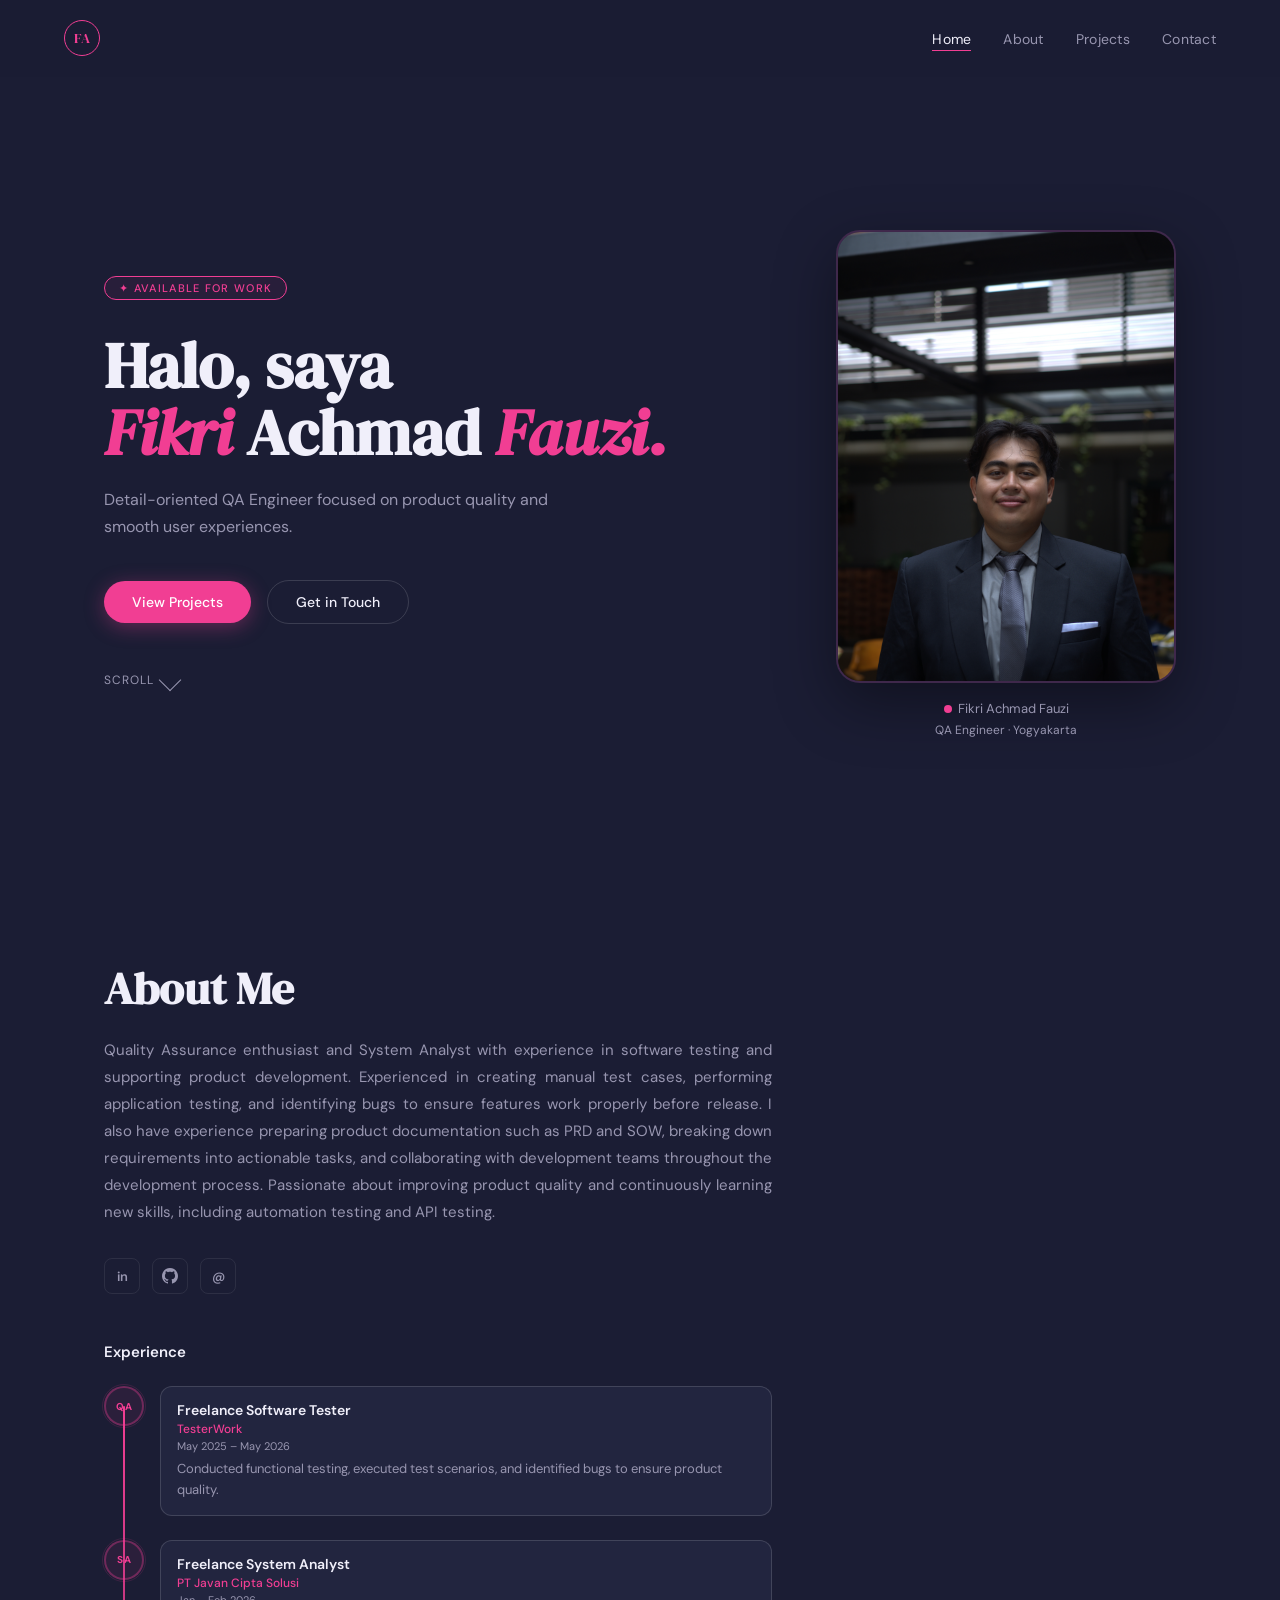
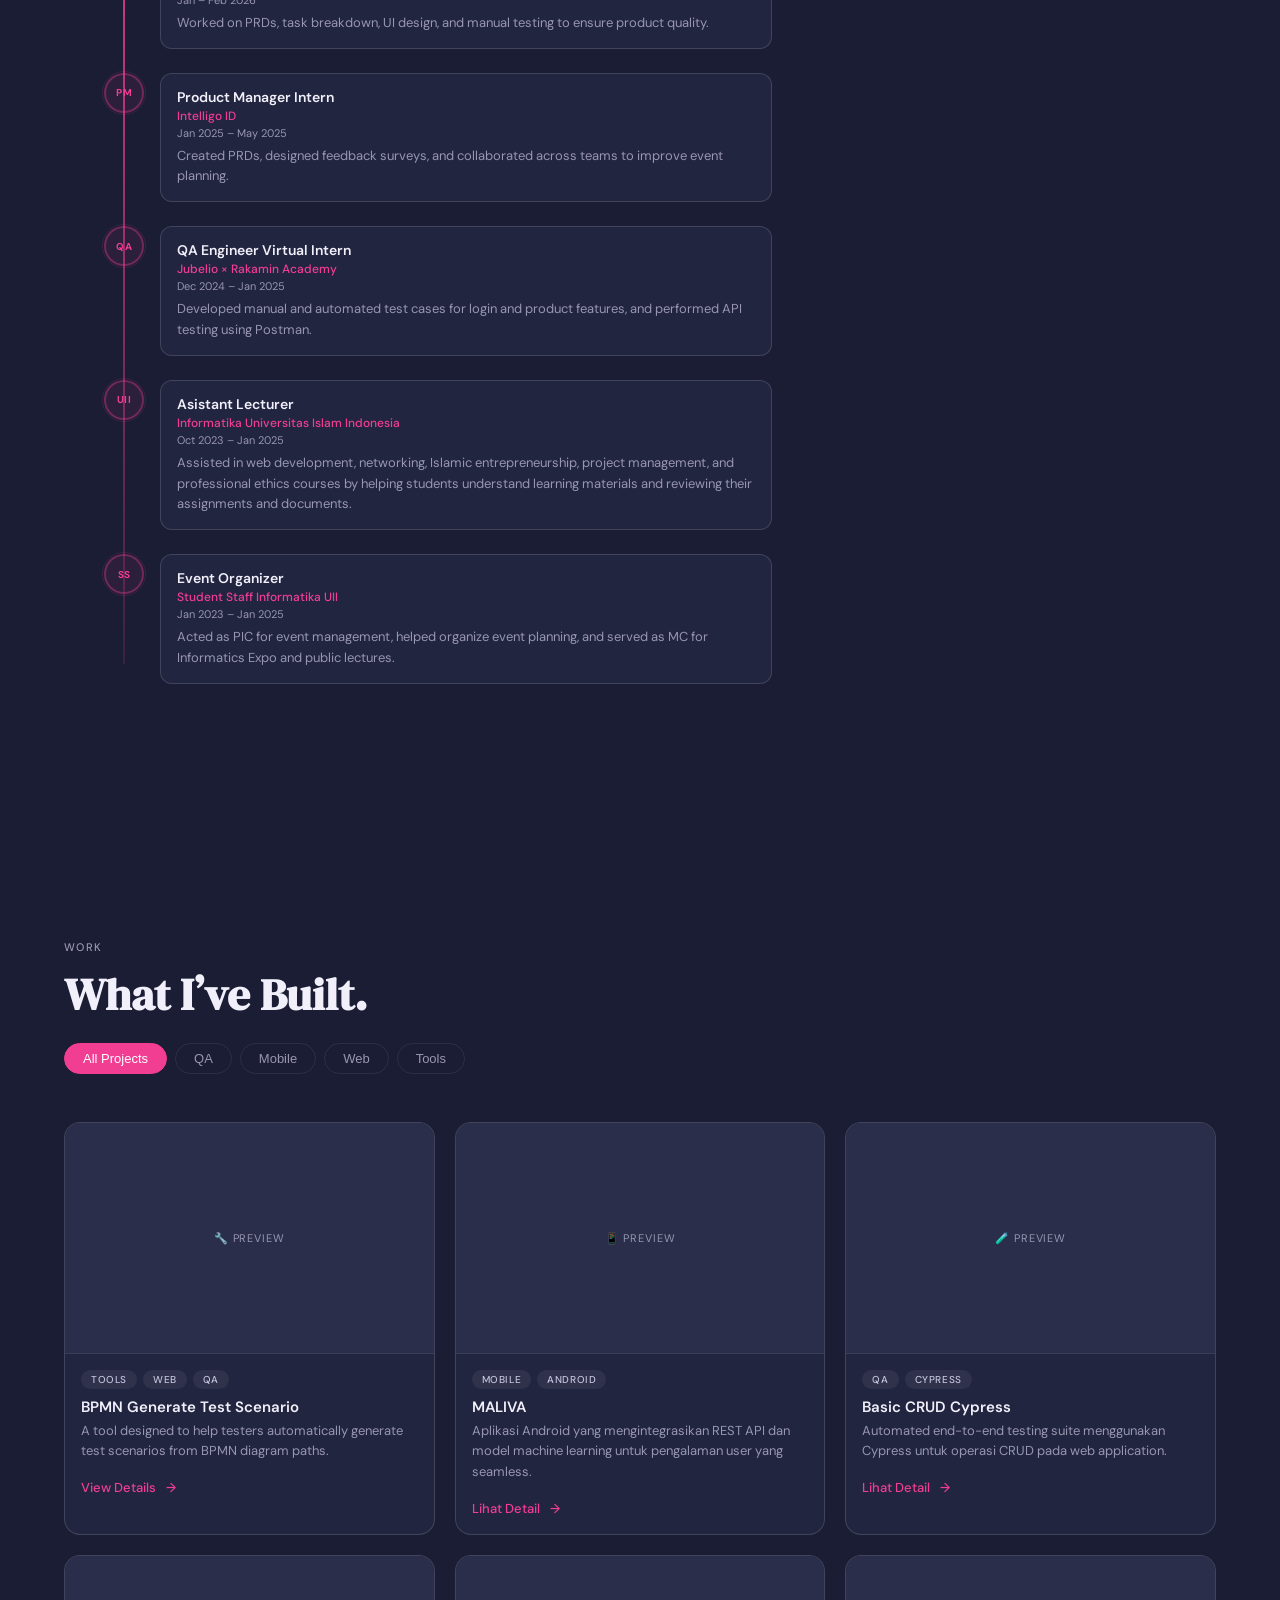
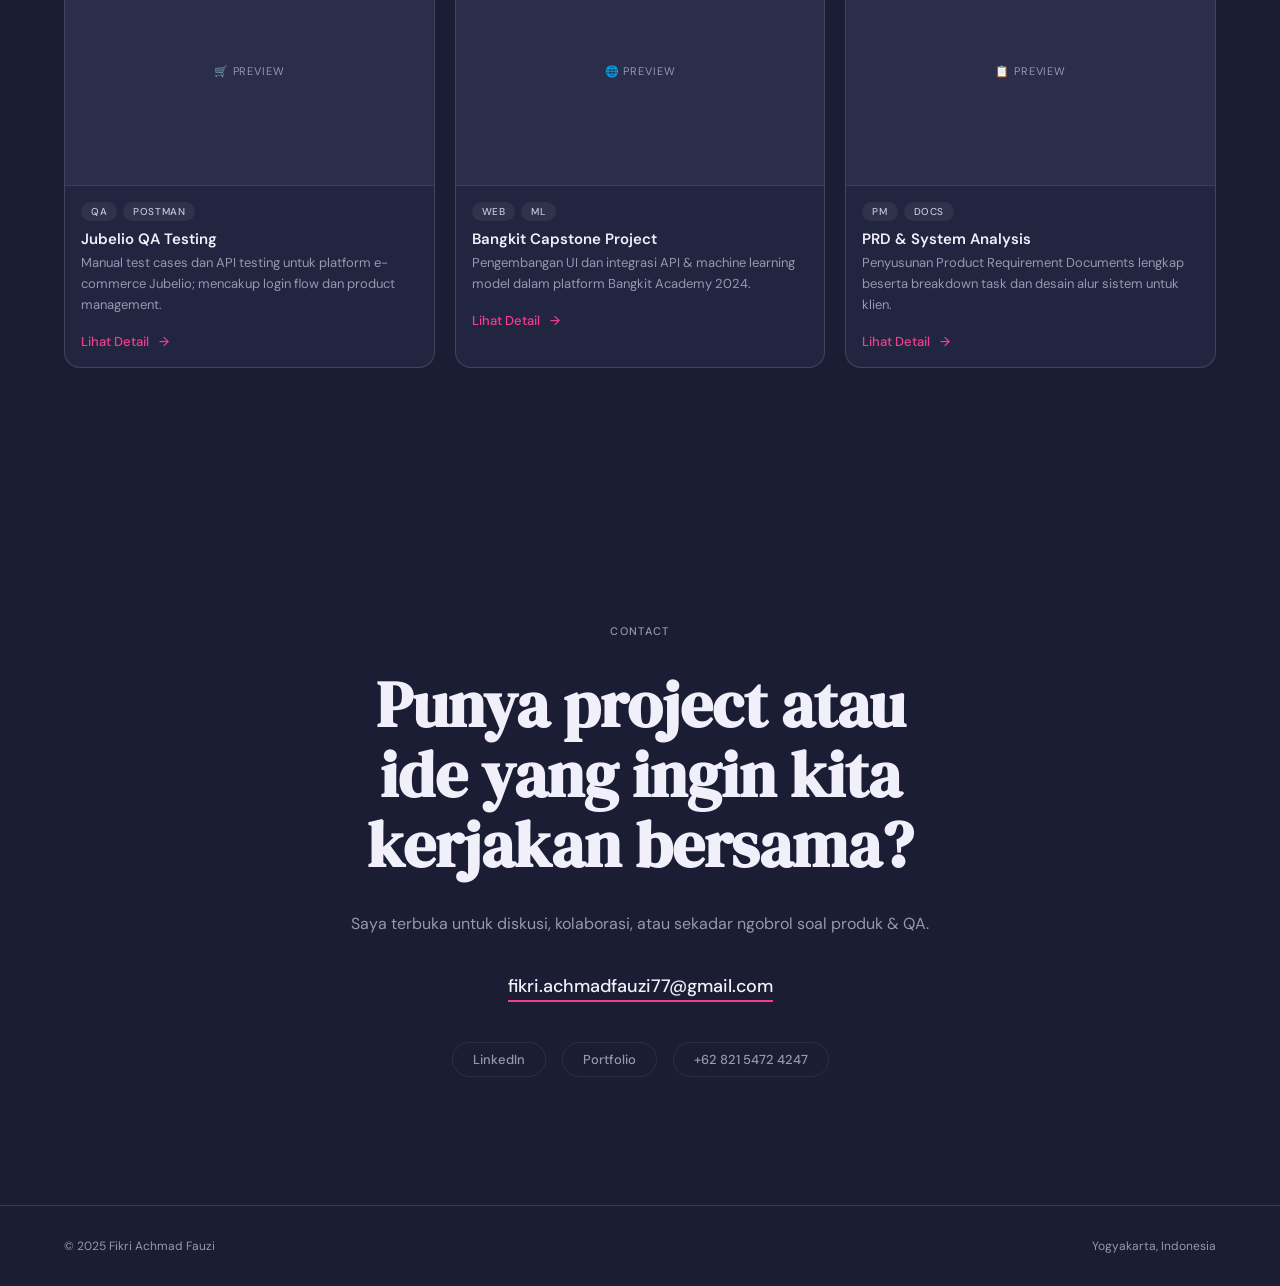
==== commit 589a38c1: "fix project bpmn generator" ====
--- a/portfolio.html
+++ b/portfolio.html
@@ -493,9 +493,8 @@
               <div class="exp-card-body">
                 <div class="exp-role">Freelance Software Tester</div>
                 <div class="exp-company">TesterWork</div>
-                <div class="exp-period">May 2025 – Present</div>
-                <div class="exp-desc">Menjalankan test scenarios tanpa predefined cases untuk mensimulasikan real user behavior dan menemukan bug tersembunyi.</div>
-              </div>
+                <div class="exp-period">May 2025 – May 2026</div>
+                <div class="exp-desc">Conducted functional testing, executed test scenarios, and identified bugs to ensure product quality.</div>              </div>
             </div>
 
 
@@ -507,8 +506,7 @@
                 <div class="exp-role">Freelance System Analyst</div>
                 <div class="exp-company">PT Javan Cipta Solusi</div>
                 <div class="exp-period">Jan – Feb 2026</div>
-                <div class="exp-desc">Membuat PRD, breakdown task, desain UI, dan manual testing untuk memastikan kualitas produk.</div>
-              </div>
+                <div class="exp-desc">Worked on PRDs, task breakdown, UI design, and manual testing to ensure product quality.</div>              </div>
             </div>
 
 
@@ -520,8 +518,7 @@
                 <div class="exp-role">Product Manager Intern</div>
                 <div class="exp-company">Intelligo ID</div>
                 <div class="exp-period">Jan 2025 – May 2025</div>
-                <div class="exp-desc">Menyusun PRD, merancang feedback survey, dan berkolaborasi lintas tim untuk peningkatan event planning.</div>
-              </div>
+                <div class="exp-desc">Created PRDs, designed feedback surveys, and collaborated across teams to improve event planning.</div>              </div>
             </div>
             
             <div class="exp-item reveal">
@@ -532,8 +529,7 @@
                 <div class="exp-role">QA Engineer Virtual Intern</div>
                 <div class="exp-company">Jubelio × Rakamin Academy</div>
                 <div class="exp-period">Dec 2024 – Jan 2025</div>
-                <div class="exp-desc">Manual test cases untuk fitur login & tambah produk. API testing menggunakan Postman.</div>
-              </div>
+                <div class="exp-desc">Developed manual and automated test cases for login and product features, and performed API testing using Postman.</div>              </div>
             </div>
 
             <div class="exp-item reveal">
@@ -544,8 +540,7 @@
                 <div class="exp-role">Asistant Lecturer</div>
                 <div class="exp-company">Informatika Universitas Islam Indonesia</div>
                 <div class="exp-period">Oct 2023 – Jan 2025</div>
-                <div class="exp-desc">Manual test cases untuk fitur login & tambah produk. API testing menggunakan Postman.</div>
-              </div>
+                <div class="exp-desc">Assisted in web development, networking, Islamic entrepreneurship, project management, and professional ethics courses by helping students understand learning materials and reviewing their assignments and documents.</div>              </div>
             </div>
 
              <div class="exp-item reveal">
@@ -556,8 +551,7 @@
                 <div class="exp-role">Event Organizer</div>
                 <div class="exp-company">Student Staff Informatika UII</div>
                 <div class="exp-period">Jan 2023 – Jan 2025</div>
-                <div class="exp-desc">Manual test cases untuk fitur login & tambah produk. API testing menggunakan Postman.</div>
-              </div>
+                <div class="exp-desc">Acted as PIC for event management, helped organize event planning, and served as MC for Informatics Expo and public lectures.</div>              </div>
             </div>
 
           </div>
@@ -584,9 +578,9 @@
 <section id="projects">
   <div class="projects-header">
     <p class="section-label reveal">Work</p>
-    <h2 class="section-title reveal">Project yang pernah<br>saya kerjakan.</h2>
+    <h2 class="section-title reveal">What I’ve Built.</h2>
     <div class="filter-bar reveal">
-      <button class="filter-btn active" data-filter="all">Semua</button>
+      <button class="filter-btn active" data-filter="all">All Projects</button>
       <button class="filter-btn" data-filter="qa">QA</button>
       <button class="filter-btn" data-filter="mobile">Mobile</button>
       <button class="filter-btn" data-filter="web">Web</button>
@@ -596,13 +590,16 @@
 
   <div class="projects-grid" id="projects-grid">
 
-    <div class="project-card reveal" data-cat="tools" data-project="bpmn">
+    <div class="project-card reveal" data-cat="tools web qa"  data-project="bpmn">
       <div class="project-thumb">🔧 Preview</div>
       <div class="project-info">
-        <div class="project-tags"><span class="tag">Tools</span><span class="tag">Python</span></div>
-        <div class="project-name">BPMN Test Generator</div>
-        <div class="project-desc">Tools untuk generate test scenario otomatis dari diagram BPMN. Mempercepat proses QA planning.</div>
-        <button class="project-link" onclick="openDetail('bpmn')">Lihat Detail <span class="project-link-arrow">→</span></button>
+        <div class="project-tags"><span class="tag">Tools</span>
+          <span class="tag">Web</span>
+          <span class="tag">QA</span>
+        </div>
+        <div class="project-name">BPMN Generate Test Scenario</div>
+        <div class="project-desc">A tool designed to help testers automatically generate test scenarios from BPMN diagram paths.</div>
+        <button class="project-link" onclick="openDetail('bpmn')">View Details<span class="project-link-arrow">→</span></button>
       </div>
     </div>
 
@@ -738,7 +735,7 @@
 // ── Project data
 const projects = {
   bpmn:{
-    title:'BPMN Test Generator',
+    title:'BPMN Generate Test Scenario',
     problem:'Proses pembuatan test scenario dari diagram BPMN membutuhkan waktu lama dan rentan terhadap miss coverage.',
     solution:'Tool berbasis Python yang mem-parsing BPMN diagram secara otomatis dan menghasilkan test scenario yang terstruktur dan komprehensif.',
     role:'Merancang arsitektur parser, menulis logika ekstraksi node & edge dari BPMN XML, dan mengembangkan template output test scenario.',
@@ -823,8 +820,9 @@
     btn.classList.add('active');
     const f=btn.dataset.filter;
     document.querySelectorAll('.project-card').forEach(card=>{
-      card.style.display=(f==='all'||card.dataset.cat===f)?'':'none';
-    });
+  const cats = card.dataset.cat.split(' ');
+  card.style.display = (f==='all' || cats.includes(f)) ? '' : 'none';
+});
   });
 });
 
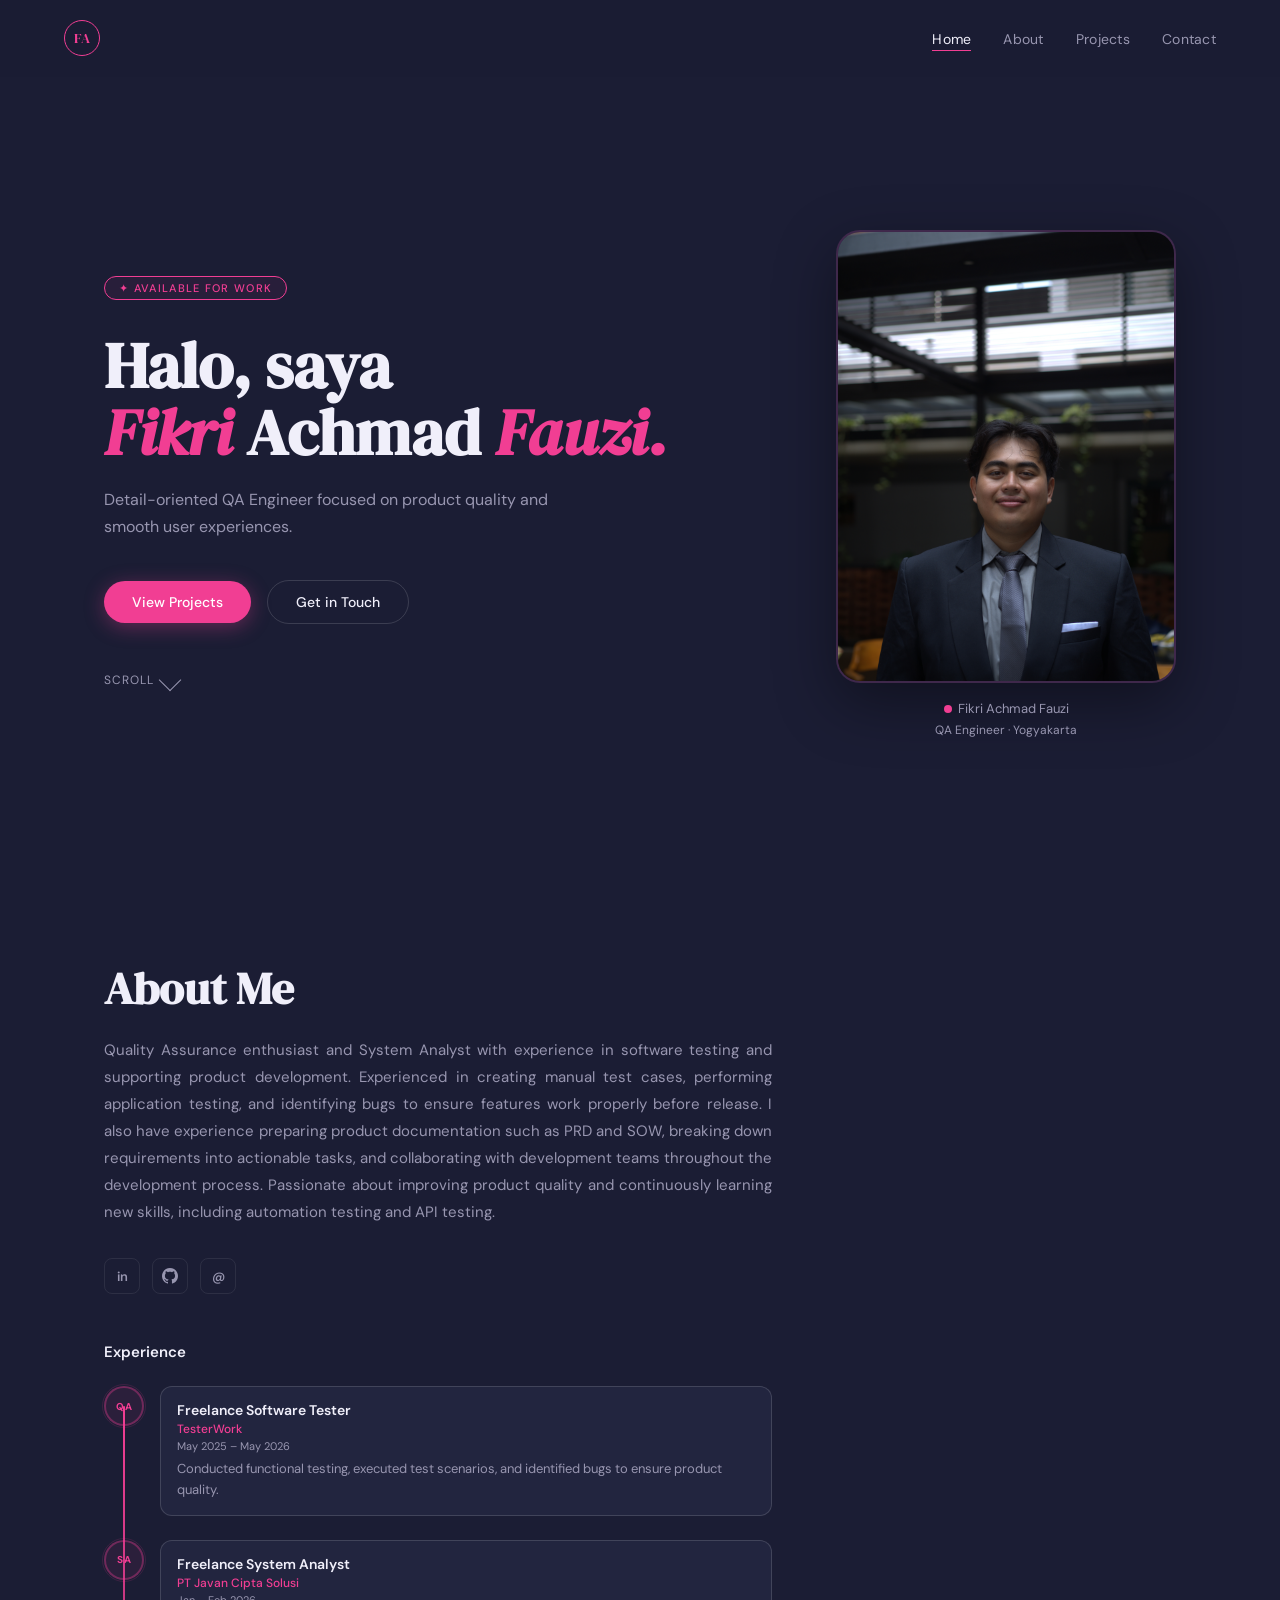
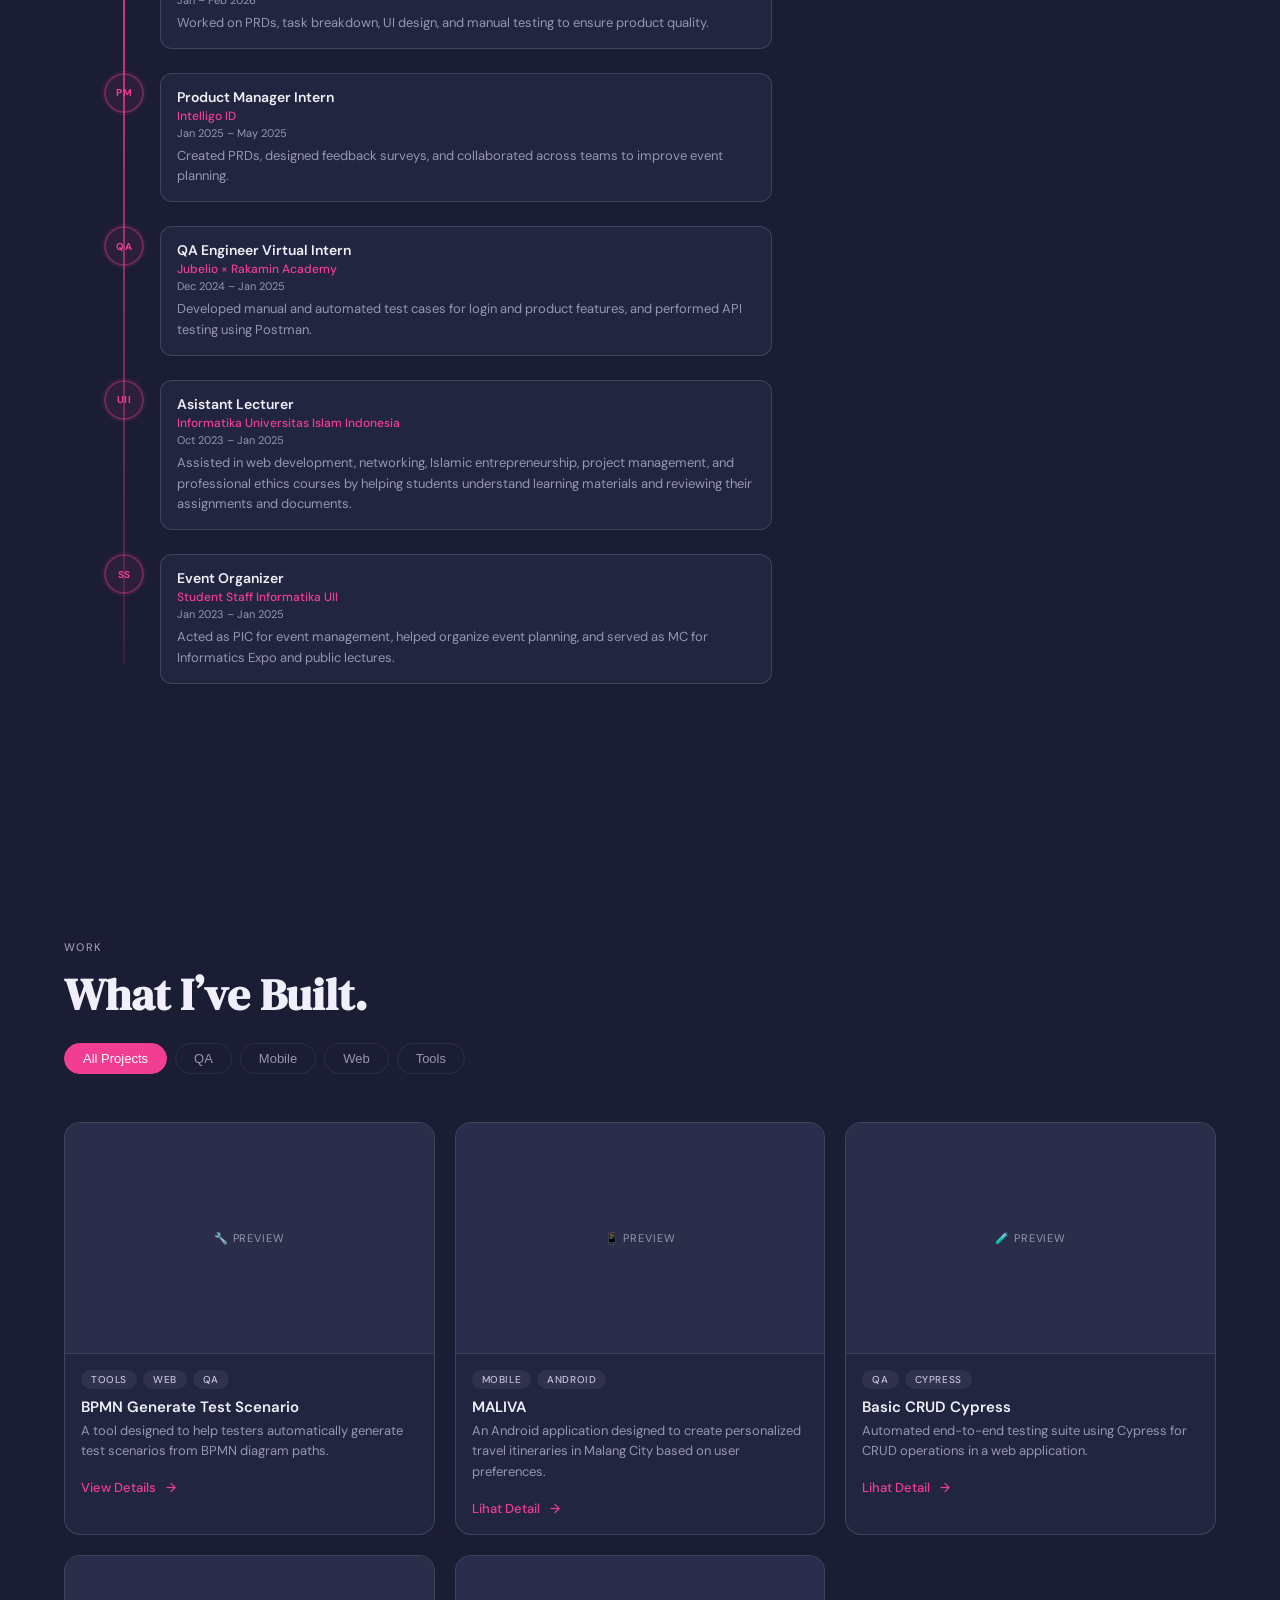
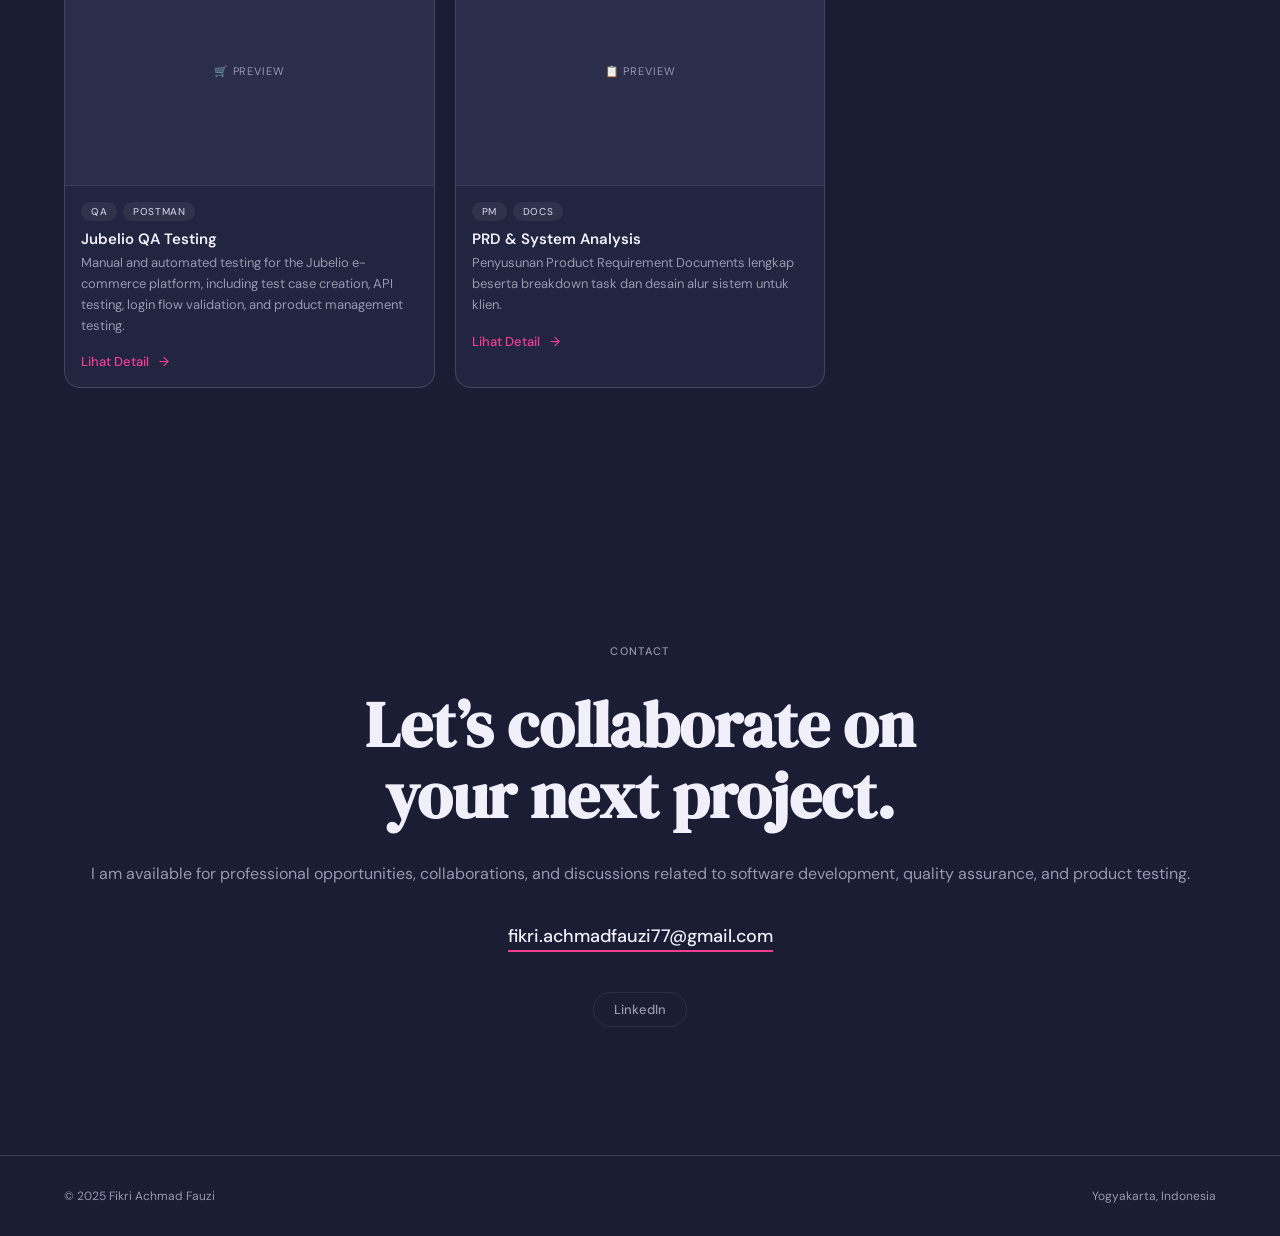
==== commit 52f45b45: "fix project language" ====
--- a/portfolio.html
+++ b/portfolio.html
@@ -603,45 +603,40 @@
       </div>
     </div>
 
-    <div class="project-card reveal" data-cat="mobile" data-project="maliva" style="transition-delay:0.05s">
+    <div class="project-card reAveal" data-cat="mobile" data-project="maliva" style="transition-delay:0.05s">
       <div class="project-thumb">📱 Preview</div>
       <div class="project-info">
         <div class="project-tags"><span class="tag">Mobile</span><span class="tag">Android</span></div>
         <div class="project-name">MALIVA</div>
-        <div class="project-desc">Aplikasi Android yang mengintegrasikan REST API dan model machine learning untuk pengalaman user yang seamless.</div>
-        <button class="project-link" onclick="openDetail('maliva')">Lihat Detail <span class="project-link-arrow">→</span></button>
+<div class="project-desc">
+  An Android application designed to create personalized travel itineraries in Malang City based on user preferences.
+</div>        <button class="project-link" onclick="openDetail('maliva')">Lihat Detail <span class="project-link-arrow">→</span></button>
       </div>
     </div>
 
-    <div class="project-card reveal" data-cat="qa" data-project="cypress" style="transition-delay:0.1s">
+    <div class="project-card reveal" data-cat="qa web" data-project="cypress" style="transition-delay:0.1s">
       <div class="project-thumb">🧪 Preview</div>
       <div class="project-info">
         <div class="project-tags"><span class="tag">QA</span><span class="tag">Cypress</span></div>
         <div class="project-name">Basic CRUD Cypress</div>
-        <div class="project-desc">Automated end-to-end testing suite menggunakan Cypress untuk operasi CRUD pada web application.</div>
+<div class="project-desc">
+  Automated end-to-end testing suite using Cypress for CRUD operations in a web application.
+</div>
         <button class="project-link" onclick="openDetail('cypress')">Lihat Detail <span class="project-link-arrow">→</span></button>
       </div>
     </div>
 
-    <div class="project-card reveal" data-cat="qa" data-project="jubelio">
+    <div class="project-card reveal" data-cat="qa web" data-project="jubelio">
       <div class="project-thumb">🛒 Preview</div>
       <div class="project-info">
         <div class="project-tags"><span class="tag">QA</span><span class="tag">Postman</span></div>
         <div class="project-name">Jubelio QA Testing</div>
-        <div class="project-desc">Manual test cases dan API testing untuk platform e-commerce Jubelio; mencakup login flow dan product management.</div>
-        <button class="project-link" onclick="openDetail('jubelio')">Lihat Detail <span class="project-link-arrow">→</span></button>
+<div class="project-desc">
+  Manual and automated testing for the Jubelio e-commerce platform, including test case creation, API testing, login flow validation, and product management testing.
+</div>        <button class="project-link" onclick="openDetail('jubelio')">Lihat Detail <span class="project-link-arrow">→</span></button>
       </div>
     </div>
 
-    <div class="project-card reveal" data-cat="web" data-project="bangkit" style="transition-delay:0.05s">
-      <div class="project-thumb">🌐 Preview</div>
-      <div class="project-info">
-        <div class="project-tags"><span class="tag">Web</span><span class="tag">ML</span></div>
-        <div class="project-name">Bangkit Capstone Project</div>
-        <div class="project-desc">Pengembangan UI dan integrasi API & machine learning model dalam platform Bangkit Academy 2024.</div>
-        <button class="project-link" onclick="openDetail('bangkit')">Lihat Detail <span class="project-link-arrow">→</span></button>
-      </div>
-    </div>
 
     <div class="project-card reveal" data-cat="tools" data-project="prd" style="transition-delay:0.1s">
       <div class="project-thumb">📋 Preview</div>
@@ -659,10 +654,10 @@
 <!-- PROJECT DETAIL OVERLAY -->
 <div id="detail-overlay">
   <div class="detail-panel">
-    <button class="detail-back" onclick="closeDetail()">← Kembali ke Projects</button>
+    <button class="detail-back" onclick="closeDetail()">← Back to Projects</button>
     <div class="detail-grid">
       <div class="detail-images">
-        <div class="detail-img" id="detail-main-img">Preview Utama</div>
+        <div class="detail-img" id="detail-main-img">Main Preview</div>
         <div class="detail-thumbs">
           <div class="detail-thumb">Screen 1</div>
           <div class="detail-thumb">Screen 2</div>
@@ -675,7 +670,7 @@
         <div class="detail-block">
           <div class="detail-block-header">
             <span class="detail-icon">❗</span>
-            <span class="detail-block-title">Masalah</span>
+            <span class="detail-block-title">Problem</span>
           </div>
           <p class="detail-block-text" id="detail-problem">—</p>
         </div>
@@ -683,7 +678,7 @@
         <div class="detail-block">
           <div class="detail-block-header">
             <span class="detail-icon">💡</span>
-            <span class="detail-block-title">Solusi</span>
+            <span class="detail-block-title">Solution</span>
           </div>
           <p class="detail-block-text" id="detail-solution">—</p>
         </div>
@@ -691,7 +686,7 @@
         <div class="detail-block">
           <div class="detail-block-header">
             <span class="detail-icon">👤</span>
-            <span class="detail-block-title">Apa yang Saya Lakukan</span>
+            <span class="detail-block-title">What i Do</span>
           </div>
           <p class="detail-block-text" id="detail-role">—</p>
         </div>
@@ -716,13 +711,31 @@
 <!-- 4. CONTACT -->
 <section id="contact">
   <p class="section-label reveal">Contact</p>
-  <h2 class="contact-big reveal">Punya project atau ide yang ingin kita kerjakan bersama?</h2>
-  <p class="contact-sub reveal">Saya terbuka untuk diskusi, kolaborasi, atau sekadar ngobrol soal produk & QA.</p>
-  <a href="mailto:fikri.achmadfauzi77@gmail.com" class="contact-email reveal">fikri.achmadfauzi77@gmail.com</a>
+
+  <h2 class="contact-big reveal">
+    Let’s collaborate on your next project.
+  </h2>
+
+  <p class="contact-sub reveal">
+    I am available for professional opportunities, collaborations, and discussions related to software development, quality assurance, and product testing.
+  </p>
+
+  <a href="mailto:fikri.achmadfauzi77@gmail.com" class="contact-email reveal">
+    fikri.achmadfauzi77@gmail.com
+  </a>
+
   <div class="contact-socials reveal">
-    <a href="https://www.linkedin.com/in/fikri-achmad-fauzi" target="_blank" class="contact-social">LinkedIn</a>
-    <a href="https://s.id/Project-Portfolio" target="_blank" class="contact-social">Portfolio</a>
-    <a href="tel:+6282154724247" class="contact-social">+62 821 5472 4247</a>
+    <a href="https://www.linkedin.com/in/fikri-achmad-fauzi" target="_blank" class="contact-social">
+      LinkedIn
+    </a>
+
+    <!-- <a href="https://s.id/Project-Portfolio" target="_blank" class="contact-social">
+      Portfolio
+    </a> -->
+
+    <!-- <a href="tel:+6282155884743" class="contact-social">
+     
+    </a> -->
   </div>
 </section>
 
